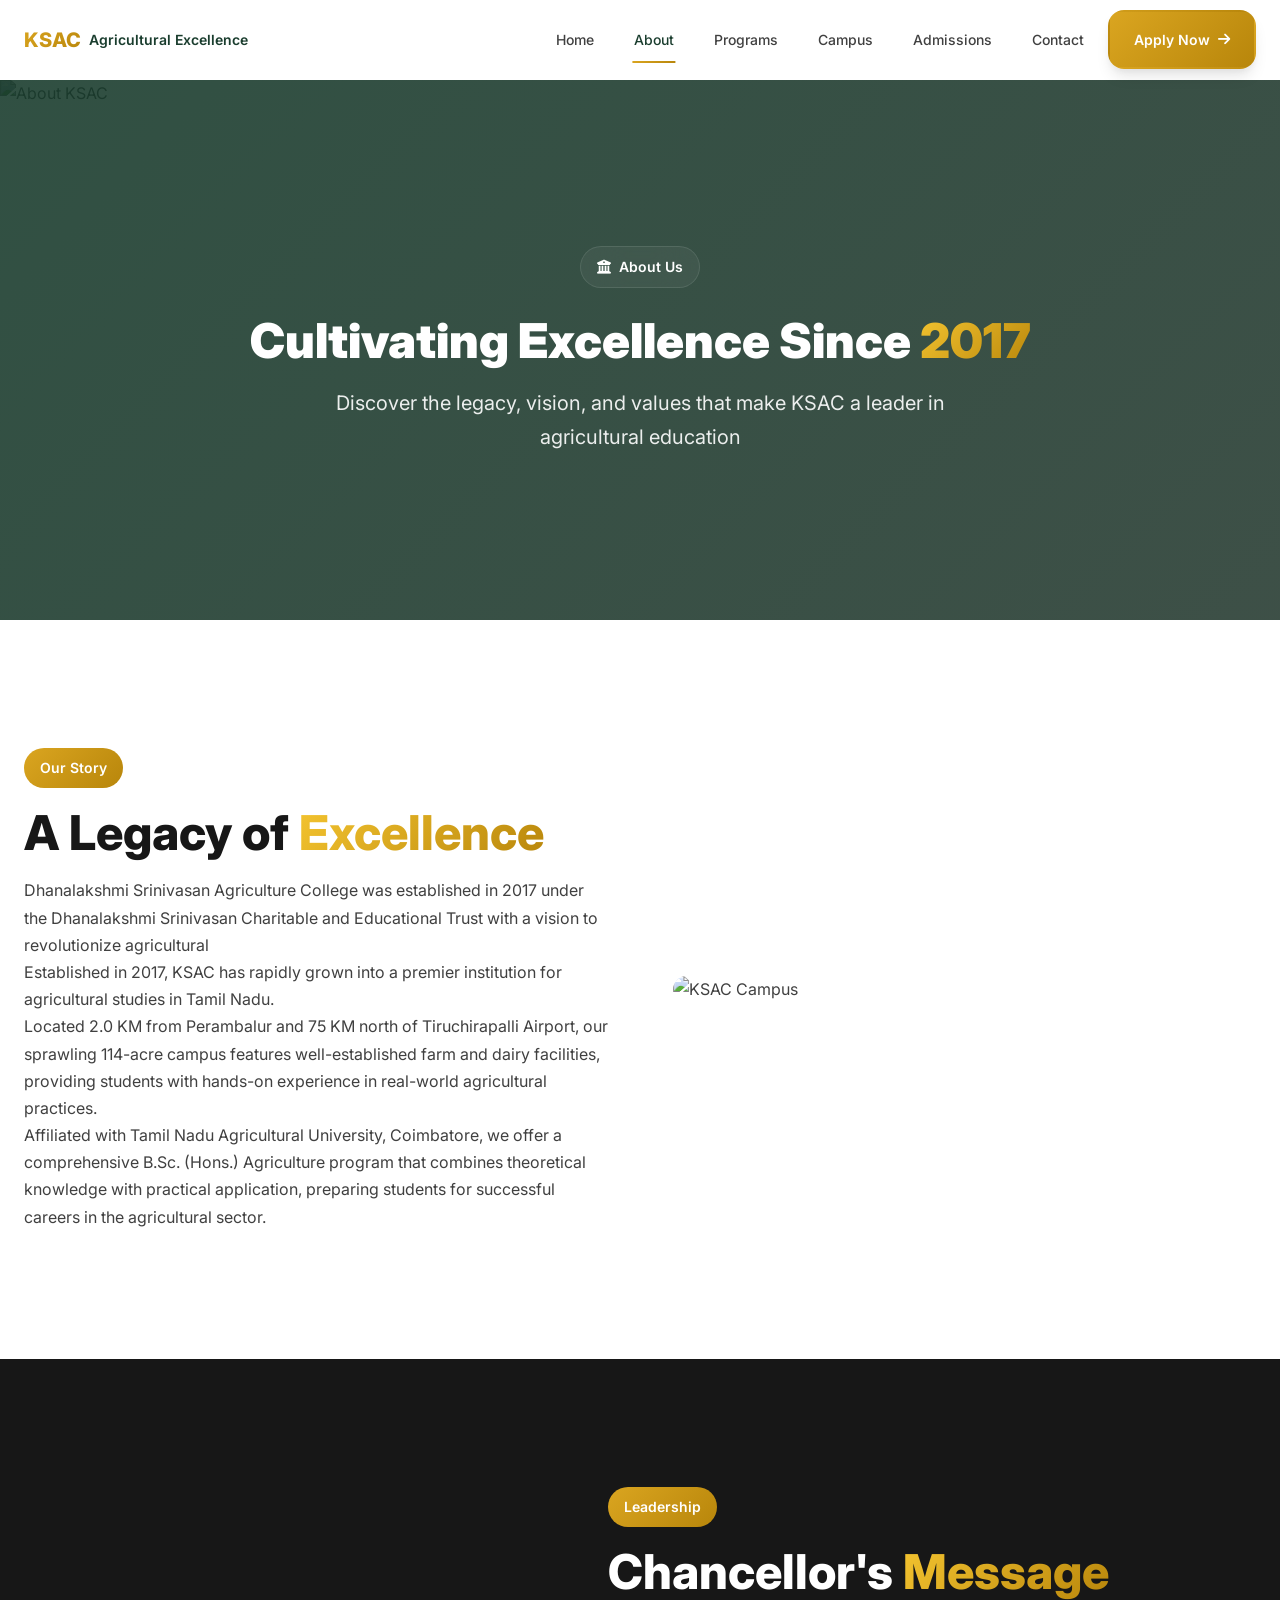
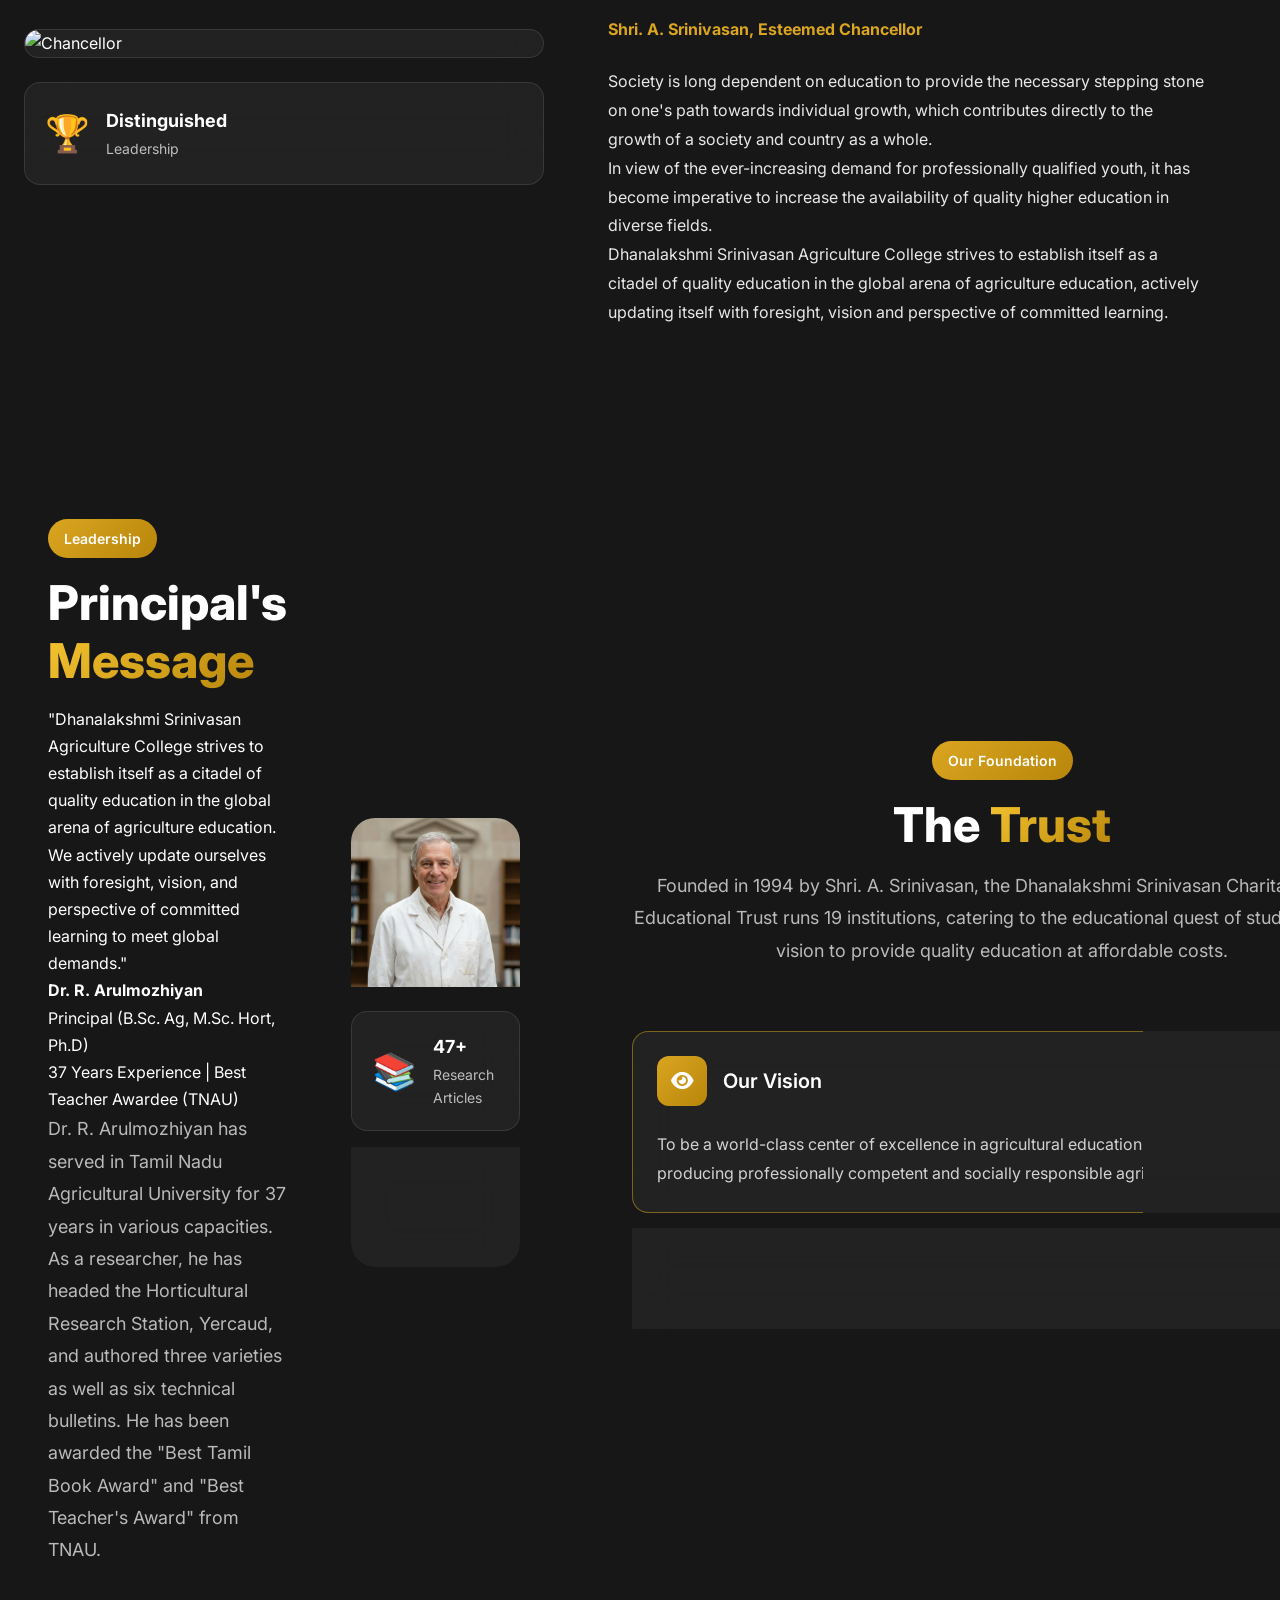
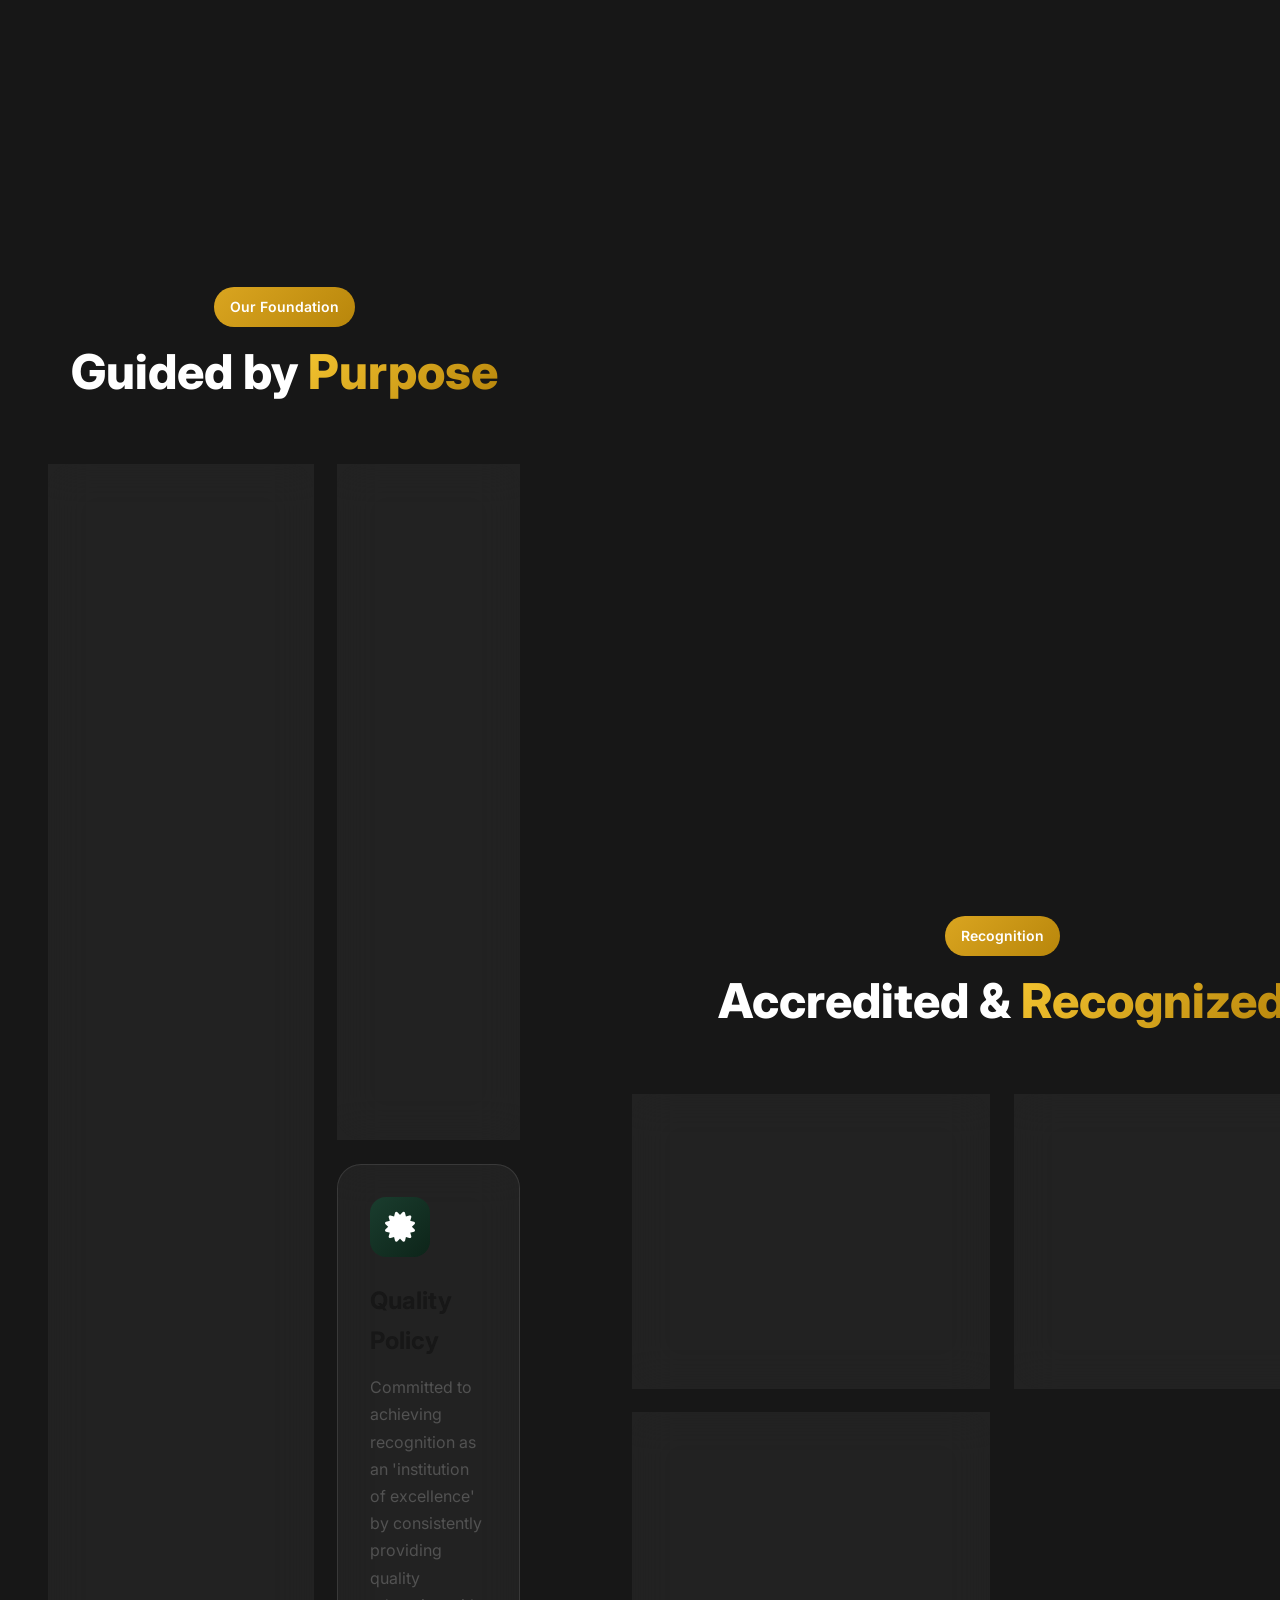
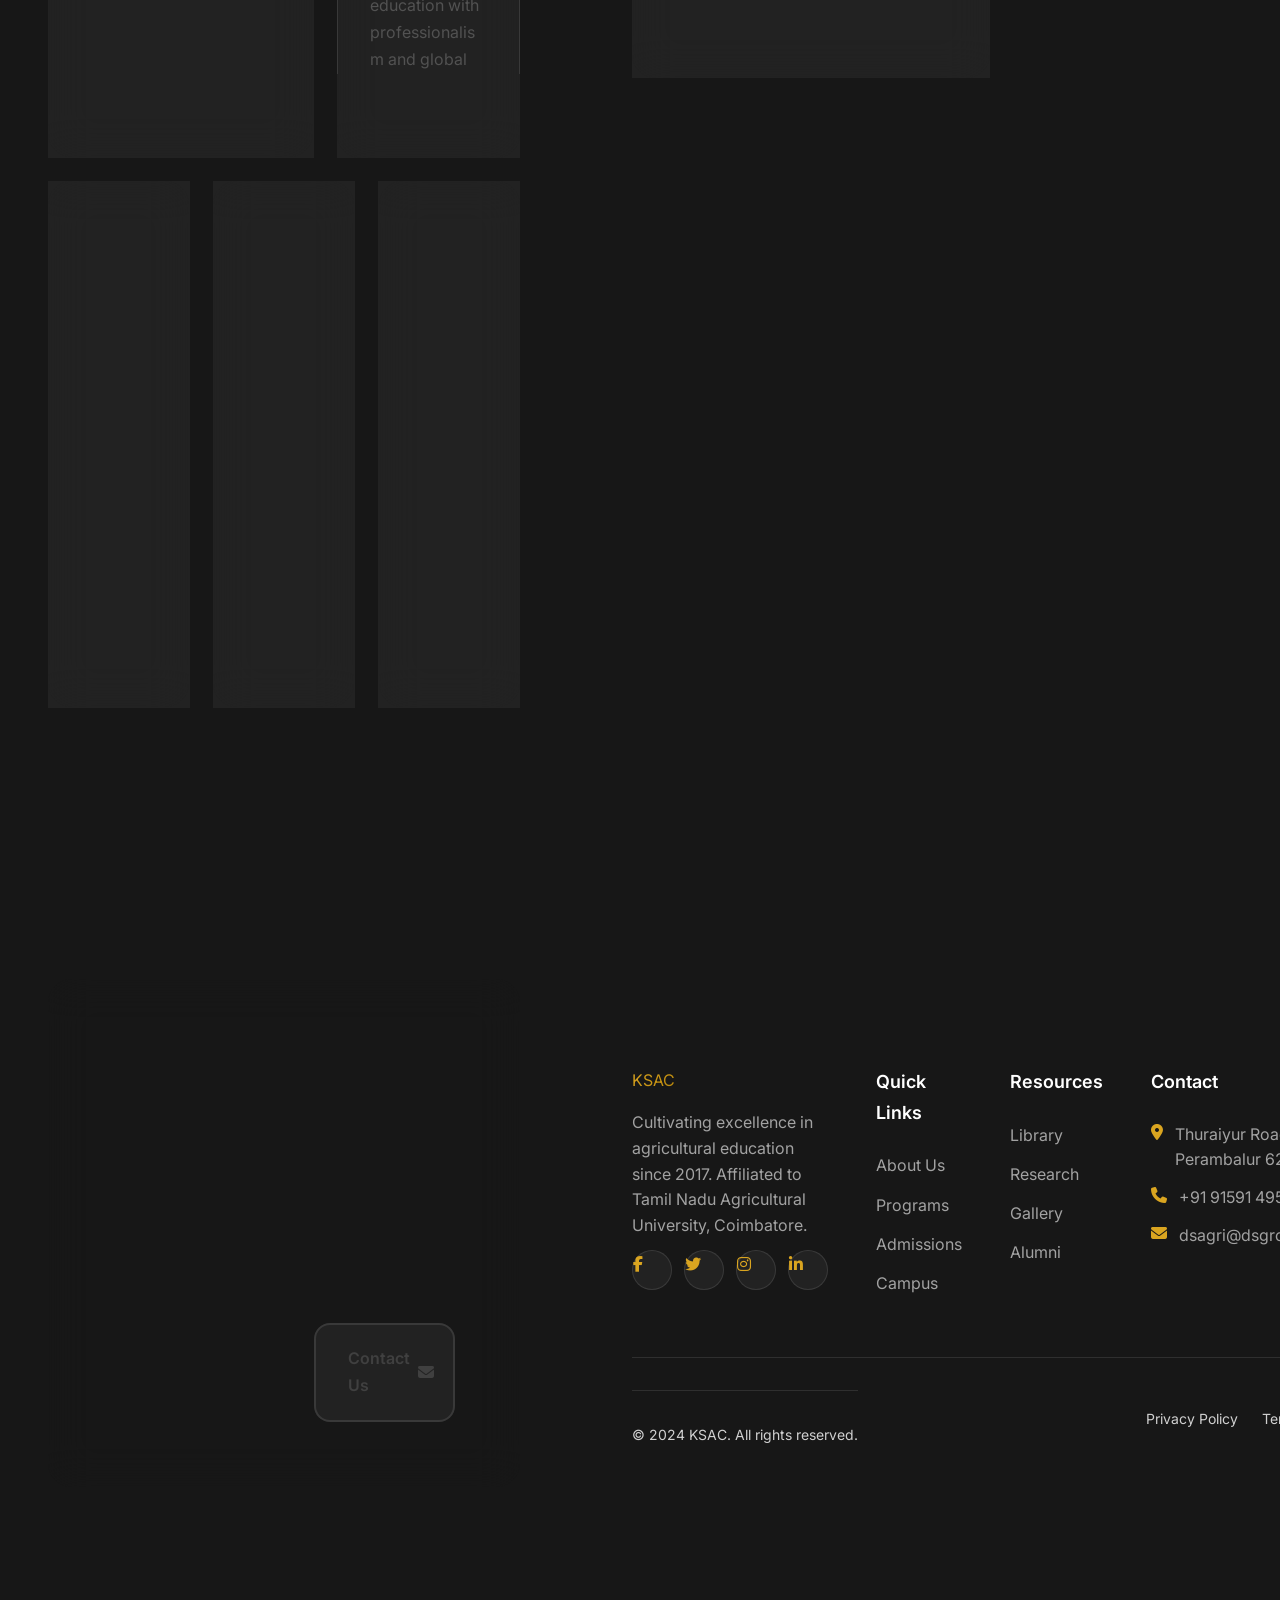
==== about-premium.html @ 66305165 "Billion-dollar KSAC redesign – branding, content, layout fixes" ====
<!DOCTYPE html>
<html lang="en">

<head>
    <meta charset="UTF-8">
    <meta name="viewport" content="width=device-width, initial-scale=1.0">
    <meta name="description"
        content="Learn about KSAC - Excellence in agricultural education since 2017. Our vision, mission, and commitment to sustainable agriculture.">
    <title>About Us - KSAC</title>

    <!-- Premium Fonts -->
    <link rel="preconnect" href="https://fonts.googleapis.com">
    <link rel="preconnect" href="https://fonts.gstatic.com" crossorigin>
    <link
        href="https://fonts.googleapis.com/css2?family=Inter:wght@300;400;500;600;700;800;900&family=JetBrains+Mono:wght@400;600&display=swap"
        rel="stylesheet">

    <!-- Font Awesome -->
    <link rel="stylesheet" href="https://cdnjs.cloudflare.com/ajax/libs/font-awesome/6.4.0/css/all.min.css">

    <!-- Premium CSS -->
    <link rel="stylesheet" href="assets/css/premium.css">
</head>

<body>

    <!-- PREMIUM NAVIGATION -->
    <nav class="nav-premium">
        <div class="nav-container">
            <a href="index-premium.html" class="nav-logo">
                <span class="logo-accent">KSAC</span>
                <span class="logo-text">Agricultural Excellence</span>
            </a>

            <div class="nav-menu" id="navMenu">
                <a href="index-premium.html" class="nav-link">Home</a>
                <a href="about-premium.html" class="nav-link active">About</a>
                <a href="programs-premium.html" class="nav-link">Programs</a>
                <a href="campus-premium.html" class="nav-link">Campus</a>
                <a href="admissions-premium.html" class="nav-link">Admissions</a>
                <a href="contact-premium.html" class="nav-link">Contact</a>
                <a href="admissions-premium.html" class="btn-premium btn-primary">
                    <span>Apply Now</span>
                    <i class="fas fa-arrow-right"></i>
                </a>
            </div>

            <button class="nav-toggle" id="navToggle">
                <span></span>
                <span></span>
                <span></span>
            </button>
        </div>
    </nav>

    <!-- PAGE HERO -->
    <section class="page-hero">
        <div class="page-hero-background">
            <div class="page-hero-gradient"></div>
            <img src="https://dsagri.in/images/dsa-g3.jpg" alt="About KSAC" class="page-hero-image">
        </div>
        <div class="page-hero-content">
            <span class="page-hero-badge">
                <i class="fas fa-university"></i>
                <span>About Us</span>
            </span>
            <h1 class="page-hero-title">Cultivating Excellence Since <span class="gradient-text">2017</span></h1>
            <p class="page-hero-subtitle">Discover the legacy, vision, and values that make KSAC a leader in
                agricultural education</p>
        </div>
    </section>

    <!-- STORY SECTION -->
    <section class="section-premium">
        <div class="container-premium">
            <div class="split-layout">
                <div class="split-content">
                    <span class="section-tag">Our Story</span>
                    <h2 class="section-title">
                        A Legacy of
                        <span class="gradient-text">Excellence</span>
                    </h2>
                    <p>Dhanalakshmi Srinivasan Agriculture College was established in 2017 under the Dhanalakshmi
                        Srinivasan Charitable and Educational Trust with a vision to revolutionize agricultural
                    <p>Established in 2017, KSAC has rapidly grown into a premier institution for agricultural studies
                        in Tamil Nadu.</p>
                    <p>Located 2.0 KM from Perambalur and 75 KM north of Tiruchirapalli Airport, our sprawling 114-acre
                        campus features well-established farm and dairy facilities, providing students with hands-on
                        experience in real-world agricultural practices.</p>
                    <p>Affiliated with Tamil Nadu Agricultural University, Coimbatore, we offer a comprehensive B.Sc.
                        (Hons.) Agriculture program that combines theoretical knowledge with practical application,
                        preparing students for successful careers in the agricultural sector.</p>
                </div>
                <div class="split-visual">
                    <div class="visual-card glass-card">
                        <img src="https://dsagri.in/images/dsa-g1.jpg" alt="KSAC Campus">
                    </div>
                </div>
            </div>
        </div>
    </section>

    <!-- CHANCELLOR MESSAGE -->
    <section class="section-premium section-dark">
        <div class="container-premium">
            <div class="split-layout">
                <div class="split-visual">
                    <div class="visual-card glass-card">
                        <img src="https://dsagri.in/images/dsa-g2.jpg" alt="Chancellor">
                    </div>
                    <div class="floating-stats">
                        <div class="floating-stat">
                            <div class="stat-icon">🏆</div>
                            <div class="stat-text">
                                <div class="stat-value">Distinguished</div>
                                <div class="stat-desc">Leadership</div>
                            </div>
                        </div>
                    </div>
                </div>
                <div class="split-content">
                    <span class="section-tag">Leadership</span>
                    <h2 class="section-title">Chancellor's <span class="gradient-text">Message</span></h2>
                    <h4 style="color: var(--color-accent); margin-bottom: var(--space-6);">Shri. A. Srinivasan, Esteemed
                        Chancellor</h4>
                    <p style="color: rgba(255,255,255,0.9); line-height: 1.8;">Society is long dependent on education to
                        provide the necessary stepping stone on one's path towards individual growth, which contributes
                        directly to the growth of a society and country as a whole.</p>
                    <p style="color: rgba(255,255,255,0.9); line-height: 1.8;">In view of the ever-increasing demand for
                        professionally qualified youth, it has become imperative to increase the availability of quality
                        higher education in diverse fields.</p>
                    <p style="color: rgba(255,255,255,0.9); line-height: 1.8;">Dhanalakshmi Srinivasan Agriculture
                        College strives to establish itself as a citadel of quality education in the global arena of
                        agriculture education, actively updating itself with foresight, vision and perspective of
                        committed learning.</p>
                </div>
                <!-- PRINCIPAL'S MESSAGE -->
                <section class="section-premium">
                    <div class="container-premium">
                        <div class="split-layout">
                            <div class="split-content">
                                <span class="section-tag">Leadership</span>
                                <h2 class="section-title">Principal's <span class="gradient-text">Message</span></h2>
                                <div class="quote-card">
                                    <p>"Dhanalakshmi Srinivasan Agriculture College strives to establish itself as a
                                        citadel of quality education in the global arena of agriculture education. We
                                        actively update ourselves with foresight, vision, and perspective of committed
                                        learning to meet global demands."</p>
                                    <div class="quote-author">
                                        <div class="author-info">
                                            <h4>Dr. R. Arulmozhiyan</h4>
                                            <span>Principal (B.Sc. Ag, M.Sc. Hort, Ph.D)</span>
                                            <p class="author-credential">37 Years Experience | Best Teacher Awardee
                                                (TNAU)</p>
                                        </div>
                                    </div>
                                </div>
                                <p class="section-subtitle">Dr. R. Arulmozhiyan has served in Tamil Nadu Agricultural
                                    University for 37 years in various capacities. As a researcher, he has headed the
                                    Horticultural Research Station, Yercaud, and authored three varieties as well as six
                                    technical bulletins. He has been awarded the "Best Tamil Book Award" and "Best
                                    Teacher's Award" from TNAU.</p>
                            </div>
                            <div class="split-visual">
                                <div class="visual-card">
                                    <img src="assets/images/principal.png" alt="Principal">
                                    <div class="floating-stats">
                                        <div class="floating-stat">
                                            <div class="stat-icon">📚</div>
                                            <div>
                                                <div class="stat-value">47+</div>
                                                <div class="stat-desc">Research Articles</div>
                                            </div>
                                        </div>
                                        <div class="floating-stat">
                                            <div class="stat-icon">🏆</div>
                                            <div>
                                                <div class="stat-value">11</div>
                                                <div class="stat-desc">Funded Schemes</div>
                                            </div>
                                        </div>
                                    </div>
                                </div>
                            </div>
                        </div>
                    </div>
                </section>

                <!-- THE TRUST -->
                <section class="section-premium section-dark">
                    <div class="container-premium">
                        <div class="section-header">
                            <span class="section-tag">Our Foundation</span>
                            <h2 class="section-title">The <span class="gradient-text">Trust</span></h2>
                            <p class="section-subtitle">Founded in 1994 by Shri. A. Srinivasan, the Dhanalakshmi
                                Srinivasan Charitable and Educational Trust runs 19 institutions, catering to the
                                educational quest of students with a vision to provide quality education at affordable
                                costs.</p>
                        </div>

                        <div class="accordion-premium">
                            <div class="accordion-item active">
                                <div class="accordion-header">
                                    <div class="accordion-icon"><i class="fas fa-eye"></i></div>
                                    <h4>Our Vision</h4>
                                    <i class="fas fa-chevron-down accordion-arrow"></i>
                                </div>
                                <div class="accordion-body">
                                    <p>To be a world-class center of excellence in agricultural education, research, and
                                        extension, producing professionally competent and socially responsible
                                        agricultural graduates.</p>
                                </div>
                            </div>

                            <div class="accordion-item">
                                <div class="accordion-header">
                                    <div class="accordion-icon"><i class="fas fa-bullseye"></i></div>
                                    <h4>Our Mission</h4>
                                    <i class="fas fa-chevron-down accordion-arrow"></i>
                                </div>
                                <div class="accordion-body">
                                    <p>To provide quality education in agriculture and allied sciences. To undertake
                                        basic and applied research to address the challenges in agriculture. To
                                        disseminate scientific technologies to the farming community for sustainable
                                        agriculture.</p>
                                </div>
                            </div>
                        </div>
                    </div>
                </section>

                <!-- VISION, MISSION, VALUES (Remaining part) -->
                <section class="section-premium">
                    <div class="container-premium">
                        <div class="section-header">
                            <span class="section-tag">Our Foundation</span>
                            <h2 class="section-title">
                                Guided by
                                <span class="gradient-text">Purpose</span>
                            </h2>
                        </div>

                        <div class="bento-grid">
                            <div class="bento-card bento-large glass-card">
                                <div class="bento-content">
                                    <div class="bento-icon">
                                        <i class="fas fa-eye"></i>
                                    </div>
                                    <h3>Our Vision</h3>
                                    <p>To become a center of excellence in agricultural education, research and
                                        extension activities
                                        to serve the farming community and contribute to sustainable agricultural
                                        development
                                        globally.</p>
                                </div>
                            </div>

                            <div class="bento-card bento-medium glass-card">
                                <div class="bento-icon gradient-icon">
                                    <i class="fas fa-bullseye"></i>
                                </div>
                                <h3>Our Mission</h3>
                                <p>To provide quality education in agriculture and allied sciences with state-of-the-art
                                    facilities,
                                    dedicated faculty, and industry partnerships to create skilled agricultural
                                    professionals.</p>
                            </div>

                            <div class="bento-card bento-medium glass-card">
                                <div class="bento-icon gradient-icon">
                                    <i class="fas fa-certificate"></i>
                                </div>
                                <h3>Quality Policy</h3>
                                <p>Committed to achieving recognition as an 'institution of excellence' by consistently
                                    providing
                                    quality education with professionalism and global outlook.</p>
                            </div>

                            <div class="bento-card bento-small glass-card">
                                <div class="bento-icon gradient-icon">
                                    <i class="fas fa-handshake"></i>
                                </div>
                                <h3>Integrity</h3>
                                <p>Upholding the highest ethical standards in all our endeavors.</p>
                            </div>

                            <div class="bento-card bento-small glass-card">
                                <div class="bento-icon gradient-icon">
                                    <i class="fas fa-lightbulb"></i>
                                </div>
                                <h3>Innovation</h3>
                                <p>Embracing cutting-edge research and sustainable practices.</p>
                            </div>

                            <div class="bento-card bento-small glass-card">
                                <div class="bento-icon gradient-icon">
                                    <i class="fas fa-users"></i>
                                </div>
                                <h3>Community</h3>
                                <p>Serving farming communities with dedication and excellence.</p>
                            </div>
                        </div>
                    </div>
                </section>

                <!-- ACCREDITATION & AFFILIATION -->
                <section class="section-premium section-dark">
                    <div class="container-premium">
                        <div class="section-header">
                            <span class="section-tag">Recognition</span>
                            <h2 class="section-title">
                                Accredited &
                                <span class="gradient-text">Recognized</span>
                            </h2>
                        </div>

                        <div class="stats-grid-custom">
                            <div class="stat-card-custom glass-card">
                                <div class="stat-icon-custom">🎓</div>
                                <h4>Affiliated To</h4>
                                <p>Tamil Nadu Agricultural University, Coimbatore</p>
                            </div>
                            <div class="stat-card-custom glass-card">
                                <div class="stat-icon-custom">✅</div>
                                <h4>Approved By</h4>
                                <p>ICAR (Indian Council of Agricultural Research)</p>
                            </div>
                            <div class="stat-card-custom glass-card">
                                <div class="stat-icon-custom">🏆</div>
                                <h4>Recognized By</h4>
                                <p>Government of Tamil Nadu</p>
                            </div>
                        </div>
                    </div>
                </section>

                <!-- CTA SECTION -->
                <section class="section-premium cta-section">
                    <div class="container-premium">
                        <div class="cta-card glass-card">
                            <div class="cta-content">
                                <h2>Join Our Community</h2>
                                <p>Be part of a legacy that's shaping the future of sustainable agriculture</p>
                                <div class="cta-buttons">
                                    <a href="admissions-premium.html"
                                        class="btn-premium btn-large btn-primary magnetic-btn">
                                        <span>Apply for Admission</span>
                                        <i class="fas fa-arrow-right"></i>
                                    </a>
                                    <a href="contact-premium.html" class="btn-premium btn-large btn-glass magnetic-btn">
                                        <span>Contact Us</span>
                                        <i class="fas fa-envelope"></i>
                                    </a>
                                </div>
                            </div>
                            <div class="cta-visual">
                                <div class="cta-circle"></div>
                            </div>
                        </div>
                    </div>
                </section>

                <!-- FOOTER -->
                <footer class="footer-premium">
                    <div class="container-premium">
                        <div class="footer-grid">
                            <div class="footer-col footer-brand">
                                <div class="footer-logo">
                                    <span class="logo-accent">KSAC</span>
                                </div>
                                <p>Cultivating excellence in agricultural education since 2017. Affiliated to Tamil Nadu
                                    Agricultural University, Coimbatore.</p>
                                <div class="social-links">
                                    <a href="#" class="social-link"><i class="fab fa-facebook-f"></i></a>
                                    <a href="#" class="social-link"><i class="fab fa-twitter"></i></a>
                                    <a href="#" class="social-link"><i class="fab fa-instagram"></i></a>
                                    <a href="#" class="social-link"><i class="fab fa-linkedin-in"></i></a>
                                </div>
                            </div>

                            <div class="footer-col">
                                <h4>Quick Links</h4>
                                <a href="about-premium.html">About Us</a>
                                <a href="programs-premium.html">Programs</a>
                                <a href="admissions-premium.html">Admissions</a>
                                <a href="campus-premium.html">Campus</a>
                            </div>

                            <div class="footer-col">
                                <h4>Resources</h4>
                                <a href="#">Library</a>
                                <a href="#">Research</a>
                                <a href="gallery-premium.html">Gallery</a>
                                <a href="#">Alumni</a>
                            </div>

                            <div class="footer-col">
                                <h4>Contact</h4>
                                <p><i class="fas fa-map-marker-alt"></i> Thuraiyur Road, Perambalur 621 212</p>
                                <p><i class="fas fa-phone"></i> +91 91591 49554</p>
                                <p><i class="fas fa-envelope"></i> dsagri@dsgroupmail.com</p>
                            </div>
                        </div>

                        <div class="footer-bottom">
                            <div class="footer-bottom">
                                <p>&copy; 2024 KSAC. All rights reserved.</p>
                            </div>
                            <div class="footer-links">
                                <a href="#">Privacy Policy</a>
                                <a href="#">Terms of Service</a>
                            </div>
                        </div>
                    </div>
                </footer>

                <!-- Premium JavaScript -->
                <script src="assets/js/premium.js"></script>
</body>

</html>
---- assets/css/premium.css ----
/* ========================================
   BILLION-DOLLAR PREMIUM DESIGN SYSTEM
   ======================================== */

/* ========== PREMIUM VARIABLES ========== */
:root {
  /* Premium Colors */
  --color-primary: #1a3d2e;
  --color-primary-light: #2d5a47;
  --color-primary-dark: #0d2419;
  --color-accent: #daa520;
  --color-accent-light: #f4c430;
  --color-accent-dark: #b8860b;

  /* Neutrals - Ultra Premium */
  --color-white: #ffffff;
  --color-black: #0a0a0a;
  --color-gray-50: #fafafa;
  --color-gray-100: #f5f5f5;
  --color-gray-200: #e5e5e5;
  --color-gray-300: #d4d4d4;
  --color-gray-400: #a3a3a3;
  --color-gray-500: #737373;
  --color-gray-600: #525252;
  --color-gray-700: #404040;
  --color-gray-800: #262626;
  --color-gray-900: #171717;

  /* Gradients - Premium */
  --gradient-primary: linear-gradient(135deg, var(--color-primary) 0%, var(--color-primary-dark) 100%);
  --gradient-accent: linear-gradient(135deg, var(--color-accent) 0%, var(--color-accent-dark) 100%);
  --gradient-mesh: radial-gradient(at 0% 0%, hsla(165, 53%, 29%, 0.3) 0px, transparent 50%),
    radial-gradient(at 100% 100%, hsla(45, 74%, 55%, 0.2) 0px, transparent 50%);
  --gradient-text: linear-gradient(135deg, var(--color-accent-light), var(--color-accent-dark));

  /* Glass Effect */
  --glass-bg: rgba(255, 255, 255, 0.05);
  --glass-border: rgba(255, 255, 255, 0.1);
  --glass-blur: 20px;

  /* Shadows - Professional */
  --shadow-sm: 0 1px 2px 0 rgba(0, 0, 0, 0.05);
  --shadow-md: 0 4px 6px -1px rgba(0, 0, 0, 0.1), 0 2px 4px -1px rgba(0, 0, 0, 0.06);
  --shadow-lg: 0 10px 15px -3px rgba(0, 0, 0, 0.1), 0 4px 6px -2px rgba(0, 0, 0, 0.05);
  --shadow-xl: 0 20px 25px -5px rgba(0, 0, 0, 0.1), 0 10px 10px -5px rgba(0, 0, 0, 0.04);
  --shadow-2xl: 0 25px 50px -12px rgba(0, 0, 0, 0.25);
  --shadow-glow: 0 0 30px rgba(218, 165, 32, 0.3);

  /* Typography - Premium */
  --font-primary: 'Inter', -apple-system, BlinkMacSystemFont, 'Segoe UI', sans-serif;
  --font-mono: 'JetBrains Mono', monospace;

  /* Font Sizes - Refined Scale */
  --text-xs: 0.75rem;
  --text-sm: 0.875rem;
  --text-base: 1rem;
  --text-lg: 1.125rem;
  --text-xl: 1.25rem;
  --text-2xl: 1.5rem;
  --text-3xl: 1.875rem;
  --text-4xl: 2.25rem;
  --text-5xl: 3rem;
  --text-6xl: 3.75rem;
  --text-7xl: 4.5rem;
  --text-8xl: 6rem;

  /* Spacing - Perfect Scale */
  --space-1: 0.25rem;
  --space-2: 0.5rem;
  --space-3: 0.75rem;
  --space-4: 1rem;
  --space-5: 1.25rem;
  --space-6: 1.5rem;
  --space-8: 2rem;
  --space-10: 2.5rem;
  --space-12: 3rem;
  --space-16: 4rem;
  --space-20: 5rem;
  --space-24: 6rem;
  --space-32: 8rem;

  /* Border Radius */
  --radius-sm: 0.375rem;
  --radius-md: 0.5rem;
  --radius-lg: 0.75rem;
  --radius-xl: 1rem;
  --radius-2xl: 1.5rem;
  --radius-full: 9999px;

  /* Transitions */
  --transition-fast: 150ms cubic-bezier(0.4, 0, 0.2, 1);
  --transition-base: 300ms cubic-bezier(0.4, 0, 0.2, 1);
  --transition-slow: 500ms cubic-bezier(0.4, 0, 0.2, 1);
  --transition-smooth: 700ms cubic-bezier(0.22, 1, 0.36, 1);

  /* Layout */
  --container-max: 1400px;
  --nav-height: 80px;
}

/* ========== PREMIUM RESET ========== */
*,
*::before,
*::after {
  box-sizing: border-box;
  margin: 0;
  padding: 0;
}

html {
  scroll-behavior: smooth;
  -webkit-font-smoothing: antialiased;
  -moz-osx-font-smoothing: grayscale;
  text-rendering: optimizeLegibility;
}

body {
  font-family: var(--font-primary);
  font-size: var(--text-base);
  line-height: 1.7;
  color: var(--color-gray-700);
  background: var(--color-white);
  overflow-x: hidden;
}

img {
  max-width: 100%;
  height: auto;
  display: block;
}

a {
  text-decoration: none;
  color: inherit;
}

button {
  font-family: inherit;
  cursor: pointer;
  border: none;
  background: none;
}

/* ========== PREMIUM NAVIGATION ========== */
.nav-premium {
  position: fixed;
  top: 0;
  left: 0;
  right: 0;
  height: var(--nav-height);
  background: rgba(255, 255, 255, 0.8);
  backdrop-filter: blur(var(--glass-blur));
  -webkit-backdrop-filter: blur(var(--glass-blur));
  border-bottom: 1px solid var(--glass-border);
  z-index: 1000;
  transition: all var(--transition-base);
}

.nav-premium.scrolled {
  background: rgba(255, 255, 255, 0.95);
  box-shadow: var(--shadow-lg);
}

.nav-container {
  max-width: var(--container-max);
  margin: 0 auto;
  padding: 0 var(--space-6);
  height: 100%;
  display: flex;
  align-items: center;
  justify-content: space-between;
}

.nav-logo {
  display: flex;
  align-items: center;
  gap: var(--space-2);
  font-weight: 800;
  font-size: var(--text-xl);
  transition: transform var(--transition-base);
}

.nav-logo:hover {
  transform: translateY(-2px);
}

.logo-accent {
  background: var(--gradient-accent);
  -webkit-background-clip: text;
  background-clip: text;
  -webkit-text-fill-color: transparent;
}

.logo-text {
  color: var(--color-primary);
  font-weight: 600;
  font-size: var(--text-sm);
}

.nav-menu {
  display: flex;
  align-items: center;
  gap: var(--space-2);
}

.nav-link {
  padding: var(--space-3) var(--space-4);
  font-weight: 500;
  font-size: var(--text-sm);
  color: var(--color-gray-700);
  border-radius: var(--radius-md);
  transition: all var(--transition-base);
  position: relative;
}

.nav-link::after {
  content: '';
  position: absolute;
  bottom: 0;
  left: 50%;
  width: 0;
  height: 2px;
  background: var(--gradient-accent);
  transform: translateX(-50%);
  transition: width var(--transition-base);
}

.nav-link:hover,
.nav-link.active {
  color: var(--color-primary);
}

.nav-link:hover::after,
.nav-link.active::after {
  width: 60%;
}

.nav-toggle {
  display: none;
  flex-direction: column;
  gap: 5px;
  padding: var(--space-2);
}

.nav-toggle span {
  width: 24px;
  height: 2px;
  background: var(--color-primary);
  border-radius: var(--radius-full);
  transition: all var(--transition-base);
}

/* ========== PREMIUM BUTTONS ========== */
.btn-premium {
  display: inline-flex;
  align-items: center;
  gap: var(--space-2);
  padding: var(--space-4) var(--space-6);
  font-weight: 600;
  font-size: var(--text-sm);
  border-radius: var(--radius-xl);
  transition: all var(--transition-smooth);
  position: relative;
  overflow: hidden;
  border: 2px solid transparent;
}

.btn-premium.btn-large {
  padding: var(--space-5) var(--space-8);
  font-size: var(--text-base);
}

.btn-premium.btn-primary {
  background: var(--gradient-accent);
  color: var(--color-white);
  box-shadow: var(--shadow-lg);
}

.btn-premium.btn-primary::before {
  content: '';
  position: absolute;
  top: 0;
  left: -100%;
  width: 100%;
  height: 100%;
  background: linear-gradient(90deg, transparent, rgba(255, 255, 255, 0.3), transparent);
  transition: left var(--transition-slow);
}

.btn-premium.btn-primary:hover::before {
  left: 100%;
}

.btn-premium.btn-primary:hover {
  transform: translateY(-2px);
  box-shadow: var(--shadow-2xl), var(--shadow-glow);
}

.btn-premium.btn-glass {
  background: var(--glass-bg);
  backdrop-filter: blur(var(--glass-blur));
  -webkit-backdrop-filter: blur(var(--glass-blur));
  border-color: var(--glass-border);
  color: var(--color-gray-700);
}

.btn-premium.btn-glass:hover {
  background: rgba(255, 255, 255, 0.1);
  border-color: var(--color-accent-light);
  transform: translateY(-2px);
  box-shadow: var(--shadow-xl);
}

.btn-link {
  display: inline-flex;
  align-items: center;
  gap: var(--space-2);
  color: var(--color-accent);
  font-weight: 600;
  font-size: var(--text-sm);
  transition: all var(--transition-base);
}

.btn-link:hover {
  gap: var(--space-3);
}

/* Magnetic Button Effect */
.magnetic-btn {
  cursor: pointer;
}

/* ========== HERO SECTION - ULTRA PREMIUM ========== */
.hero-premium {
  position: relative;
  min-height: 100vh;
  display: flex;
  align-items: center;
  justify-content: center;
  overflow: hidden;
  padding-top: var(--nav-height);
}

.hero-background {
  position: absolute;
  top: 0;
  left: 0;
  width: 100%;
  height: 100%;
  z-index: 1;
}

.hero-image {
  width: 100%;
  height: 100%;
  object-fit: cover;
  filter: brightness(0.7);
}

.hero-gradient {
  position: absolute;
  top: 0;
  left: 0;
  width: 100%;
  height: 100%;
  background: linear-gradient(135deg,
      rgba(26, 61, 46, 0.95) 0%,
      rgba(13, 36, 25, 0.85) 100%);
  z-index: 2;
}

.hero-content {
  position: relative;
  z-index: 3;
  max-width: 1000px;
  margin: 0 auto;
  padding: 0 var(--space-6);
  text-align: center;
  color: var(--color-white);
}

.hero-badge {
  display: inline-flex;
  align-items: center;
  gap: var(--space-2);
  padding: var(--space-3) var(--space-6);
  background: var(--glass-bg);
  backdrop-filter: blur(var(--glass-blur));
  border-radius: var(--radius-full);
  border: 1px solid var(--glass-border);
  font-size: var(--text-sm);
  font-weight: 500;
  margin-bottom: var(--space-8);
  animation: fadeInUp 0.8s ease-out;
}

.badge-icon {
  font-size: var(--text-xl);
}

.hero-title {
  font-size: var(--text-7xl);
  font-weight: 900;
  line-height: 1.1;
  margin-bottom: var(--space-6);
  letter-spacing: -0.02em;
}

.title-line {
  display: block;
  animation: fadeInUp 1s ease-out;
}

.title-line:nth-child(2) {
  animation-delay: 0.2s;
}

.gradient-text {
  background: var(--gradient-text);
  -webkit-background-clip: text;
  background-clip: text;
  -webkit-text-fill-color: transparent;
}

.hero-subtitle {
  font-size: var(--text-xl);
  line-height: 1.8;
  color: rgba(255, 255, 255, 0.9);
  max-width: 700px;
  margin: 0 auto var(--space-10);
  animation: fadeInUp 1.2s ease-out;
}

.hero-cta {
  display: flex;
  gap: var(--space-4);
  justify-content: center;
  margin-bottom: var(--space-16);
  animation: fadeInUp 1.4s ease-out;
}

.hero-stats {
  display: flex;
  justify-content: center;
  align-items: center;
  gap: var(--space-6);
  padding: var(--space-8);
  background: var(--glass-bg);
  backdrop-filter: blur(var(--glass-blur));
  border-radius: var(--radius-2xl);
  border: 1px solid var(--glass-border);
  animation: fadeInUp 1.6s ease-out;
}

.stat-item {
  text-align: center;
}

.stat-number {
  font-size: var(--text-4xl);
  font-weight: 800;
  background: var(--gradient-text);
  -webkit-background-clip: text;
  background-clip: text;
  -webkit-text-fill-color: transparent;
  display: block;
  margin-bottom: var(--space-1);
}

.stat-label {
  font-size: var(--text-sm);
  color: rgba(255, 255, 255, 0.7);
  font-weight: 500;
}

.stat-divider {
  width: 1px;
  height: 40px;
  background: var(--glass-border);
}

.scroll-indicator {
  position: absolute;
  bottom: var(--space-8);
  left: 50%;
  transform: translateX(-50%);
  display: flex;
  flex-direction: column;
  align-items: center;
  gap: var(--space-2);
  color: rgba(255, 255, 255, 0.7);
  font-size: var(--text-sm);
  z-index: 3;
  animation: bounce 2s infinite;
}

.scroll-line {
  width: 2px;
  height: 40px;
  background: linear-gradient(to bottom, transparent, var(--color-accent));
}

/* ========== SECTIONS ========== */
.section-premium {
  padding: var(--space-32) 0;
  position: relative;
}

.section-dark {
  background: var(--color-gray-900);
  color: var(--color-white);
}

.container-premium {
  max-width: var(--container-max);
  margin: 0 auto;
  padding: 0 var(--space-6);
}

.section-header {
  text-align: center;
  max-width: 800px;
  margin: 0 auto var(--space-16);
}

.section-tag {
  display: inline-block;
  padding: var(--space-2) var(--space-4);
  background: var(--gradient-accent);
  color: var(--color-white);
  font-size: var(--text-sm);
  font-weight: 600;
  border-radius: var(--radius-full);
  margin-bottom: var(--space-4);
}

.section-title {
  font-size: var(--text-5xl);
  font-weight: 800;
  line-height: 1.2;
  color: var(--color-gray-900);
  margin-bottom: var(--space-4);
}

.section-dark .section-title {
  color: var(--color-white);
}

.section-subtitle {
  font-size: var(--text-lg);
  color: var(--color-gray-600);
  line-height: 1.8;
}

.section-dark .section-subtitle {
  color: rgba(255, 255, 255, 0.7);
}

/* ========== GLASS CARDS ========== */
.glass-card {
  background: var(--glass-bg);
  backdrop-filter: blur(var(--glass-blur));
  -webkit-backdrop-filter: blur(var(--glass-blur));
  border: 1px solid var(--glass-border);
  border-radius: var(--radius-2xl);
  transition: all var(--transition-smooth);
}

.glass-card:hover {
  transform: translateY(-4px);
  box-shadow: var(--shadow-2xl);
  border-color: rgba(218, 165, 32, 0.3);
}

/* ========== BENTO GRID ========== */
.bento-grid {
  display: grid;
  grid-template-columns: repeat(12, 1fr);
  gap: var(--space-6);
}

.bento-card {
  padding: var(--space-8);
  position: relative;
  overflow: visible;
}

.bento-large {
  grid-column: span 7;
  grid-row: span 2;
  display: grid;
  grid-template-columns: 1fr 1fr;
  gap: var(--space-8);
  align-items: center;
}

.bento-medium {
  grid-column: span 5;
}

.bento-small {
  grid-column: span 4;
}

.bento-quarter {
  grid-column: span 3;
}

.bento-icon {
  width: 60px;
  height: 60px;
  background: var(--gradient-accent);
  border-radius: var(--radius-xl);
  display: flex;
  align-items: center;
  justify-content: center;
  font-size: var(--text-3xl);
  color: var(--color-white);
  margin-bottom: var(--space-6);
  transition: all var(--transition-base);
}

.bento-card:hover .bento-icon {
  transform: rotate(360deg) scale(1.1);
}

.gradient-icon {
  background: var(--gradient-primary);
}

.bento-card h3 {
  font-size: var(--text-2xl);
  font-weight: 700;
  color: var(--color-gray-900);
  margin-bottom: var(--space-3);
  word-wrap: break-word;
}

.bento-card p {
  color: var(--color-gray-600);
  line-height: 1.7;
  margin-bottom: var(--space-6);
  word-wrap: break-word;
  overflow-wrap: break-word;
}

.card-badge {
  position: absolute;
  top: var(--space-4);
  right: var(--space-4);
  padding: var(--space-2) var(--space-4);
  background: var(--gradient-accent);
  color: var(--color-white);
  font-size: var(--text-xs);
  font-weight: 700;
  border-radius: var(--radius-full);
  text-transform: uppercase;
}

.stat-ring {
  position: relative;
  width: 200px;
  height: 200px;
}

.stat-ring svg {
  width: 100%;
  height: 100%;
  transform: rotate(-90deg);
}

.stat-ring circle {
  fill: none;
  stroke: var(--glass-border);
  stroke-width: 8;
}

.stat-ring circle.progress {
  stroke: var(--color-accent);
  stroke-dasharray: 283;
  stroke-dashoffset: 50;
}

.ring-content {
  position: absolute;
  top: 50%;
  left: 50%;
  transform: translate(-50%, -50%);
  text-align: center;
}

.ring-number {
  font-size: var(--text-5xl);
  font-weight: 800;
  background: var(--gradient-text);
  -webkit-background-clip: text;
  background-clip: text;
  -webkit-text-fill-color: transparent;
  display: block;
}

.ring-label {
  font-size: var(--text-sm);
  color: var(--color-gray-600);
  font-weight: 600;
}

.progress-bar {
  width: 100%;
  height: 8px;
  background: var(--glass-border);
  border-radius: var(--radius-full);
  overflow: hidden;
  margin-top: var(--space-4);
}

.progress-fill {
  height: 100%;
  background: var(--gradient-accent);
  border-radius: var(--radius-full);
  animation: fillProgress 2s ease-out;
}

/* ========== ANIMATIONS ========== */
@keyframes fadeInUp {
  from {
    opacity: 0;
    transform: translateY(30px);
  }

  to {
    opacity: 1;
    transform: translateY(0);
  }
}

@keyframes bounce {

  0%,
  100% {
    transform: translateX(-50%) translateY(0);
  }

  50% {
    transform: translateX(-50%) translateY(-10px);
  }
}

@keyframes fillProgress {
  from {
    width: 0;
  }
}

/* Continue in next part... */
/* ========== SPLIT LAYOUT ========== */
.split-layout {
  display: grid;
  grid-template-columns: 1fr 1fr;
  gap: var(--space-16);
  align-items: center;
}

.split-content {
  max-width: 600px;
}

/* ========== ACCORDION PREMIUM ========== */
.accordion-premium {
  margin-top: var(--space-8);
}

.accordion-item {
  background: var(--glass-bg);
  backdrop-filter: blur(var(--glass-blur));
  border: 1px solid var(--glass-border);
  border-radius: var(--radius-xl);
  margin-bottom: var(--space-4);
  overflow: hidden;
  transition: all var(--transition-base);
}

.accordion-item.active {
  border-color: rgba(218, 165, 32, 0.5);
}

.accordion-header {
  display: flex;
  align-items: center;
  gap: var(--space-4);
  padding: var(--space-6);
  cursor: pointer;
  transition: all var(--transition-base);
}

.accordion-header:hover {
  background: rgba(255, 255, 255, 0.05);
}

.accordion-icon {
  width: 50px;
  height: 50px;
  background: var(--gradient-accent);
  border-radius: var(--radius-lg);
  display: flex;
  align-items: center;
  justify-content: center;
  color: var(--color-white);
  font-size: var(--text-xl);
  flex-shrink: 0;
}

.accordion-header h4 {
  flex: 1;
  font-size: var(--text-xl);
  font-weight: 600;
  color: var(--color-white);
  margin: 0;
}

.accordion-arrow {
  color: var(--color-accent);
  transition: transform var(--transition-base);
}

.accordion-item.active .accordion-arrow {
  transform: rotate(180deg);
}

.accordion-body {
  max-height: 0;
  overflow: hidden;
  transition: max-height var(--transition-smooth);
}

.accordion-item.active .accordion-body {
  max-height: 500px;
}

.accordion-body p {
  padding: 0 var(--space-6) var(--space-6);
  color: rgba(255, 255, 255, 0.8);
  line-height: 1.8;
}

/* ========== SPLIT VISUAL ========== */
.split-visual {
  position: relative;
}

.visual-card {
  border-radius: var(--radius-2xl);
  overflow: hidden;
  position: relative;
}

.visual-card img {
  width: 100%;
  height: auto;
  display: block;
}

.visual-overlay {
  position: absolute;
  top: 0;
  left: 0;
  width: 100%;
  height: 100%;
  background: linear-gradient(to top, rgba(0, 0, 0, 0.5), transparent);
  display: flex;
  align-items: center;
  justify-content: center;
  opacity: 0;
  transition: opacity var(--transition-base);
}

.visual-card:hover .visual-overlay {
  opacity: 1;
}

.play-button {
  width: 80px;
  height: 80px;
  background: var(--gradient-accent);
  border-radius: 50%;
  display: flex;
  align-items: center;
  justify-content: center;
  color: var(--color-white);
  font-size: var(--text-3xl);
  cursor: pointer;
  transition: all var(--transition-base);
}

.play-button:hover {
  transform: scale(1.1);
}

.floating-stats {
  position: relative;
  margin-top: var(--space-6);
  display: flex;
  flex-direction: column;
  gap: var(--space-4);
}


.floating-stat {
  display: flex;
  align-items: center;
  gap: var(--space-4);
  padding: var(--space-5);
  background: var(--glass-bg);
  backdrop-filter: blur(var(--glass-blur));
  border: 1px solid var(--glass-border);
  border-radius: var(--radius-xl);
  animation: float 3s ease-in-out infinite;
}

.floating-stat:nth-child(2) {
  animation-delay: 0.5s;
}

.stat-icon {
  font-size: var(--text-4xl);
}

.stat-value {
  font-weight: 700;
  color: var(--color-white);
  font-size: var(--text-lg);
}

.stat-desc {
  font-size: var(--text-sm);
  color: rgba(255, 255, 255, 0.7);
}

@keyframes float {

  0%,
  100% {
    transform: translateY(0);
  }

  50% {
    transform: translateY(-10px);
  }
}

/* ========== GALLERY MASONRY ========== */
.gallery-masonry {
  display: grid;
  grid-template-columns: repeat(auto-fit, minmax(350px, 1fr));
  gap: var(--space-6);
}

.gallery-item {
  position: relative;
  overflow: hidden;
  border-radius: var(--radius-2xl);
  cursor: pointer;
}

.gallery-item img {
  width: 100%;
  height: 100%;
  object-fit: cover;
  transition: transform var(--transition-smooth);
}

.gallery-item:hover img {
  transform: scale(1.1);
}

.gallery-overlay {
  position: absolute;
  bottom: 0;
  left: 0;
  width: 100%;
  padding: var(--space-6);
  background: linear-gradient(to top, rgba(0, 0, 0, 0.8), transparent);
  color: var(--color-white);
  transform: translateY(100%);
  transition: transform var(--transition-base);
  display: flex;
  justify-content: space-between;
  align-items: center;
}

.gallery-item:hover .gallery-overlay {
  transform: translateY(0);
}

.gallery-overlay h4 {
  font-size: var(--text-xl);
  font-weight: 600;
  margin: 0;
}

/* ========== CTA SECTION ========== */
.cta-section {
  padding: var(--space-20) 0;
}

.cta-card {
  padding: var(--space-16);
  background: var(--gradient-primary);
  position: relative;
  overflow: hidden;
}

.cta-content {
  position: relative;
  z-index: 2;
  max-width: 700px;
}

.cta-content h2 {
  font-size: var(--text-5xl);
  font-weight: 800;
  color: var(--color-white);
  margin-bottom: var(--space-4);
}

.cta-content p {
  font-size: var(--text-xl);
  color: rgba(255, 255, 255, 0.9);
  margin-bottom: var(--space-8);
}

.cta-buttons {
  display: flex;
  gap: var(--space-4);
}

.cta-visual {
  position: absolute;
  top: 50%;
  right: 10%;
  transform: translateY(-50%);
  z-index: 1;
}

.cta-circle {
  width: 400px;
  height: 400px;
  background: radial-gradient(circle, rgba(218, 165, 32, 0.2) 0%, transparent 70%);
  border-radius: 50%;
  animation: pulse 4s ease-in-out infinite;
}

@keyframes pulse {

  0%,
  100% {
    transform: scale(1);
    opacity: 0.3;
  }

  50% {
    transform: scale(1.1);
    opacity: 0.6;
  }
}

/* ========== FOOTER PREMIUM ========== */
.footer-premium {
  background: var(--color-gray-900);
  color: rgba(255, 255, 255, 0.8);
  padding: var(--space-20) 0 var(--space-8);
}

.footer-grid {
  display: grid;
  grid-template-columns: 2fr 1fr 1fr 1.5fr;
  gap: var(--space-12);
  margin-bottom: var(--space-12);
}

.footer-brand p {
  color: rgba(255, 255, 255, 0.6);
  line-height: 1.8;
  margin: var(--space-4) 0 var(--space-6);
}

.footer-logo {
  margin-bottom: var(--space-4);
}

.social-links {
  display: flex;
  gap: var(--space-3);
}

.social-link {
  width: 40px;
  height: 40px;
  background: var(--glass-bg);
  border: 1px solid var(--glass-border);
  border-radius: 50%;
  display: flex;
  align-items: center;
  justify-content: center;
  color: var(--color-white);
  transition: all var(--transition-base);
}

.social-link:hover {
  background: var(--gradient-accent);
  border-color: var(--color-accent);
  transform: translateY(-3px);
}

.footer-col h4 {
  font-size: var(--text-lg);
  font-weight: 600;
  color: var(--color-white);
  margin-bottom: var(--space-6);
}

.footer-col a {
  display: block;
  color: rgba(255, 255, 255, 0.6);
  margin-bottom: var(--space-3);
  transition: all var(--transition-base);
}

.footer-col a:hover {
  color: var(--color-accent);
  padding-left: var(--space-2);
}

.footer-col p {
  display: flex;
  align-items: flex-start;
  gap: var(--space-3);
  color: rgba(255, 255, 255, 0.6);
  margin-bottom: var(--space-3);
  line-height: 1.6;
}

.footer-col i {
  color: var(--color-accent);
  flex-shrink: 0;
  margin-top: 2px;
}

.footer-bottom {
  display: flex;
  justify-content: space-between;
  align-items: center;
  padding-top: var(--space-8);
  border-top: 1px solid rgba(255, 255, 255, 0.1);
  font-size: var(--text-sm);
}

.footer-links {
  display: flex;
  gap: var(--space-6);
}

.footer-links a:hover {
  color: var(--color-accent);
}

/* ========== RESPONSIVE ========== */
@media (max-width: 1200px) {
  .bento-large {
    grid-column: span 12;
  }

  .bento-medium {
    grid-column: span 6;
  }

  .bento-small {
    grid-column: span 4;
  }
}

@media (max-width: 768px) {
  .nav-toggle {
    display: flex;
  }

  .nav-menu {
    position: fixed;
    top: var(--nav-height);
    left: -100%;
    width: 100%;
    height: calc(100vh - var(--nav-height));
    background: rgba(255, 255, 255, 0.98);
    backdrop-filter: blur(var(--glass-blur));
    flex-direction: column;
    padding: var(--space-8);
    transition: left var(--transition-base);
  }

  .nav-menu.active {
    left: 0;
  }

  .hero-title {
    font-size: var(--text-4xl);
  }

  .hero-stats {
    flex-wrap: wrap;
  }

  .bento-large,
  .bento-medium,
  .bento-small {
    grid-column: span 12;
  }

  .split-layout {
    grid-template-columns: 1fr;
    gap: var(--space-8);
  }

  .footer-grid {
    grid-template-columns: 1fr;
    gap: var(--space-8);
  }

  .cta-buttons {
    flex-direction: column;
  }
}

/* ========== PAGE HERO ========== */
.page-hero {
  position: relative;
  height: 60vh;
  min-height: 400px;
  display: flex;
  align-items: center;
  justify-content: center;
  overflow: hidden;
  margin-top: var(--nav-height);
}

.page-hero-background {
  position: absolute;
  top: 0;
  left: 0;
  width: 100%;
  height: 100%;
  z-index: 1;
}

.page-hero-image {
  width: 100%;
  height: 100%;
  object-fit: cover;
  filter: brightness(0.6);
}

.page-hero-gradient {
  position: absolute;
  top: 0;
  left: 0;
  width: 100%;
  height: 100%;
  background: linear-gradient(135deg,
      rgba(26, 61, 46, 0.9) 0%,
      rgba(13, 36, 25, 0.8) 100%);
  z-index: 2;
}

.page-hero-content {
  position: relative;
  z-index: 3;
  text-align: center;
  color: var(--color-white);
  max-width: 900px;
  padding: 0 var(--space-6);
}

.page-hero-badge {
  display: inline-flex;
  align-items: center;
  gap: var(--space-2);
  padding: var(--space-2) var(--space-4);
  background: var(--glass-bg);
  backdrop-filter: blur(var(--glass-blur));
  border-radius: var(--radius-full);
  border: 1px solid var(--glass-border);
  font-size: var(--text-sm);
  font-weight: 600;
  margin-bottom: var(--space-6);
}

.page-hero-title {
  font-size: var(--text-5xl);
  font-weight: 900;
  line-height: 1.2;
  margin-bottom: var(--space-4);
  color: var(--color-white);
}

.page-hero-subtitle {
  font-size: var(--text-xl);
  color: rgba(255, 255, 255, 0.9);
  line-height: 1.7;
  max-width: 700px;
  margin: 0 auto;
}

/* ========== STATS GRID CUSTOM ========== */
.stats-grid-custom {
  display: grid;
  grid-template-columns: repeat(auto-fit, minmax(300px, 1fr));
  gap: var(--space-6);
  margin-top: var(--space-12);
}

.stat-card-custom {
  padding: var(--space-8);
  text-align: center;
  transition: transform var(--transition-base);
}

.stat-card-custom:hover {
  transform: translateY(-8px);
}

.stat-icon-custom {
  font-size: var(--text-6xl);
  margin-bottom: var(--space-4);
}

.stat-card-custom h4 {
  font-size: var(--text-2xl);
  font-weight: 700;
  color: var(--color-white);
  margin-bottom: var(--space-3);
}

.stat-card-custom p {
  color: rgba(255, 255, 255, 0.8);
  font-size: var(--text-lg);
  line-height: 1.6;
}

/* ========== FORM STYLES ========== */
.form-premium {
  max-width: 600px;
  margin: 0 auto;
}

.form-group {
  margin-bottom: var(--space-6);
}

.form-label {
  display: block;
  font-weight: 600;
  color: var(--color-gray-700);
  margin-bottom: var(--space-2);
  font-size: var(--text-sm);
}

.form-input,
.form-textarea,
.form-select {
  width: 100%;
  padding: var(--space-4);
  border: 2px solid var(--color-gray-200);
  border-radius: var(--radius-lg);
  font-family: var(--font-primary);
  font-size: var(--text-base);
  transition: all var(--transition-base);
  background: var(--color-white);
}

.form-input:focus,
.form-textarea:focus,
.form-select:focus {
  outline: none;
  border-color: var(--color-accent);
  box-shadow: 0 0 0 3px rgba(218, 165, 32, 0.1);
}

.form-textarea {
  min-height: 150px;
  resize: vertical;
}

.form-checkbox {
  display: flex;
  align-items: center;
  gap: var(--space-2);
}

.form-checkbox input[type="checkbox"] {
  width: 20px;
  height: 20px;
  cursor: pointer;
}

.form-error {
  color: var(--color-gray-600);
  font-size: var(--text-sm);
  margin-top: var(--space-2);
}

.form-success {
  padding: var(--space-4);
  background: rgba(16, 185, 129, 0.1);
  border: 2px solid rgba(16, 185, 129, 0.3);
  border-radius: var(--radius-lg);
  color: #059669;
  margin-bottom: var(--space-6);
  display: none;
}

.form-success.show {
  display: block;
  animation: fadeInUp 0.5s ease-out;
}

/* ========== DYNAMIC ADDITIONS ========== */

/* 1. Scroll Progress Bar */
.scroll-progress-container {
  position: fixed;
  top: 0;
  left: 0;
  width: 100%;
  height: 4px;
  z-index: 9999;
  background: transparent;
  pointer-events: none;
}

.scroll-progress-bar {
  height: 100%;
  background: var(--gradient-accent);
  width: 0%;
  border-radius: 0 2px 2px 0;
  box-shadow: 0 0 10px rgba(218, 165, 32, 0.5);
  transition: width 0.1s linear;
}

/* 2. Text Reveal Animation */
.reveal-text {
  overflow: hidden;
  display: inline-block;
}

.reveal-word {
  display: inline-block;
  transform: translateY(100%);
  opacity: 0;
  transition: transform 0.8s cubic-bezier(0.16, 1, 0.3, 1), opacity 0.8s ease;
  margin-right: 0.25em;
}

.reveal-word.visible {
  transform: translateY(0);
  opacity: 1;
}

/* 3. 3D Tilt Base */
.tilt-card {
  transform-style: preserve-3d;
  transform: perspective(1000px);
}

.tilt-content {
  transform: translateZ(20px);
}
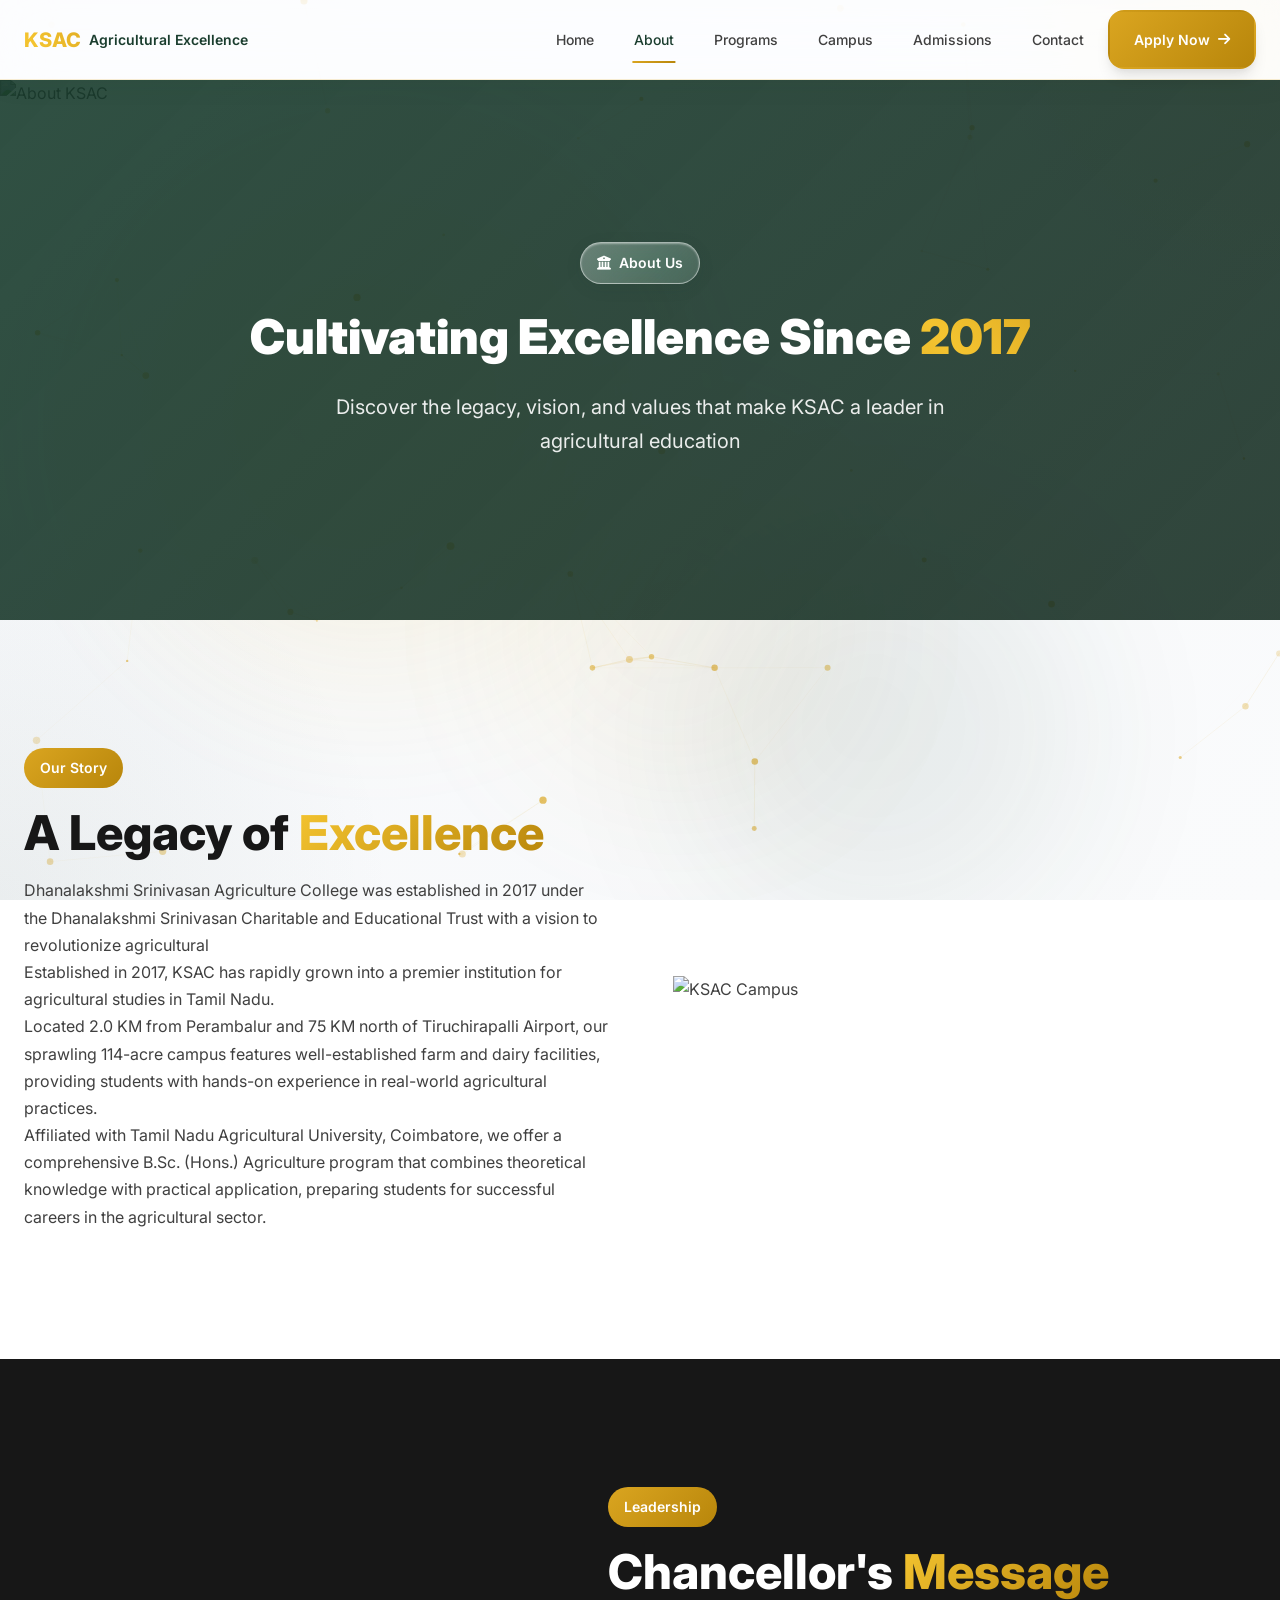
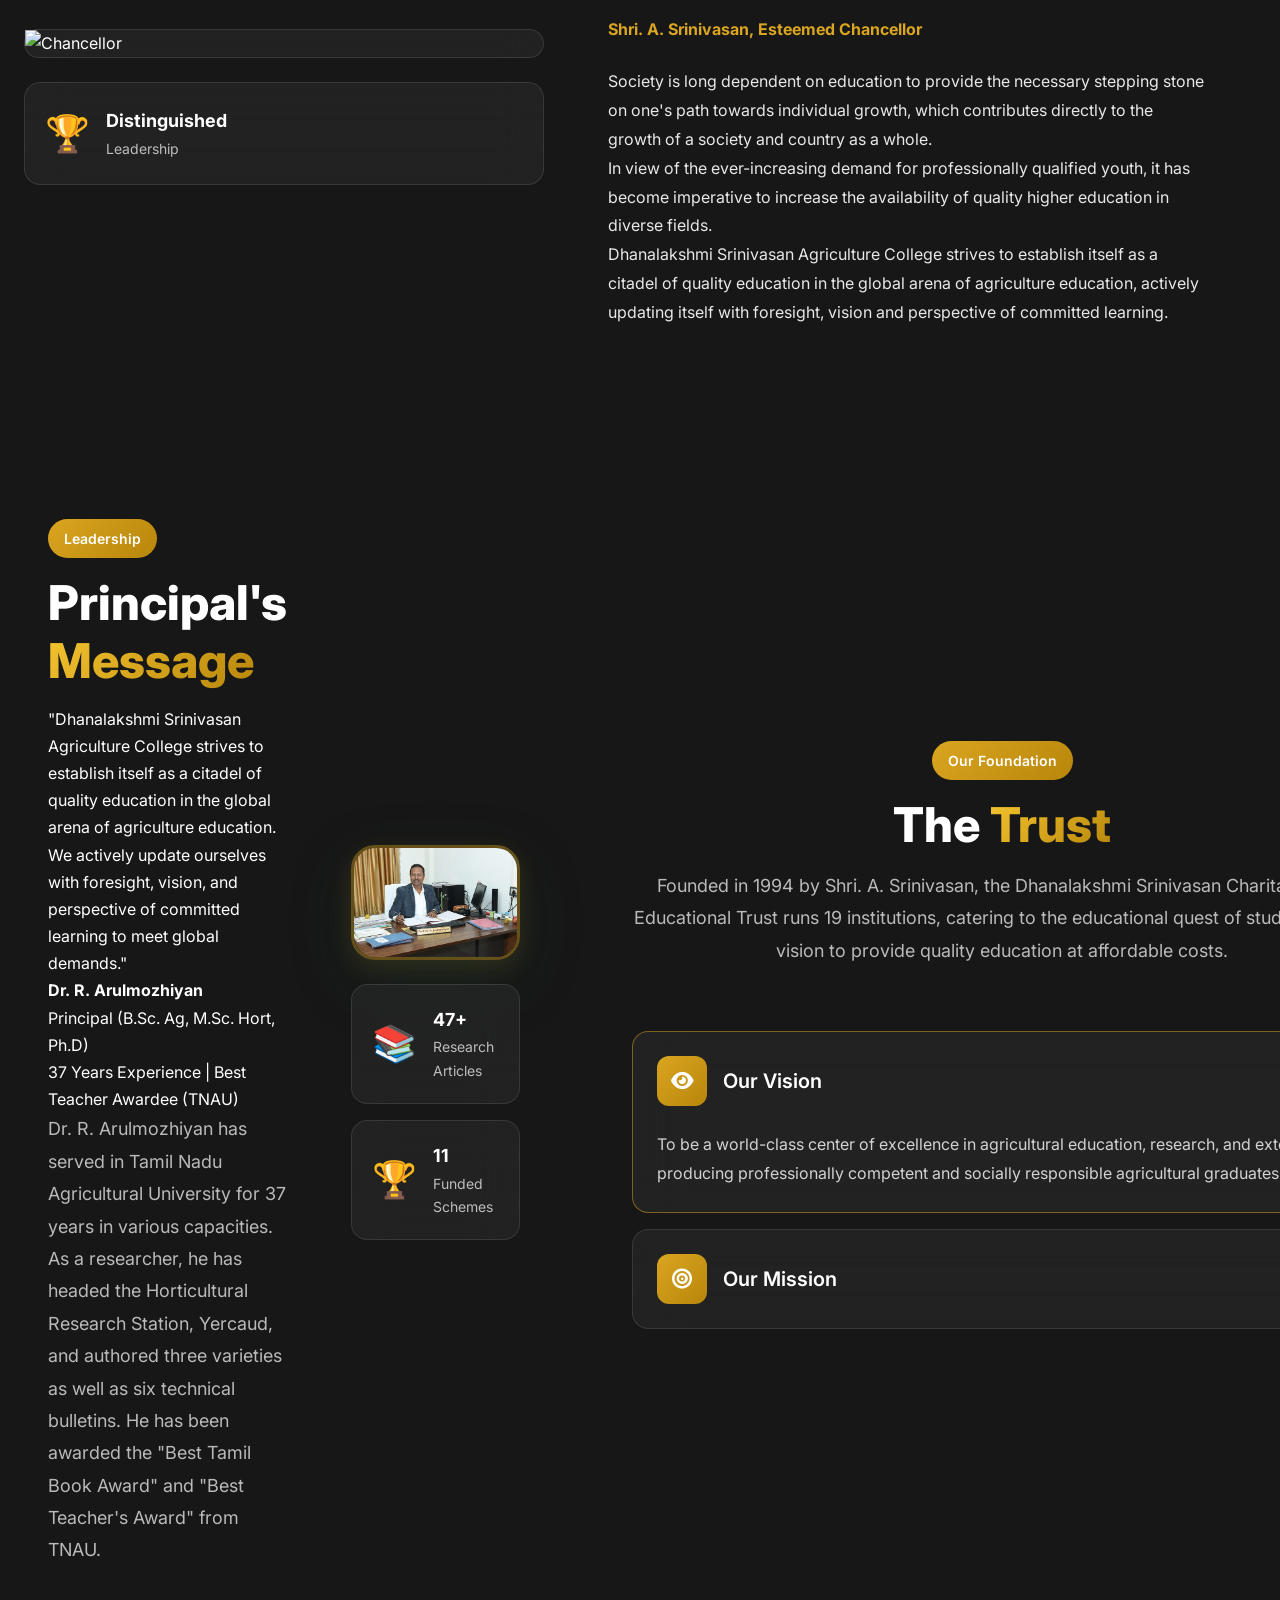
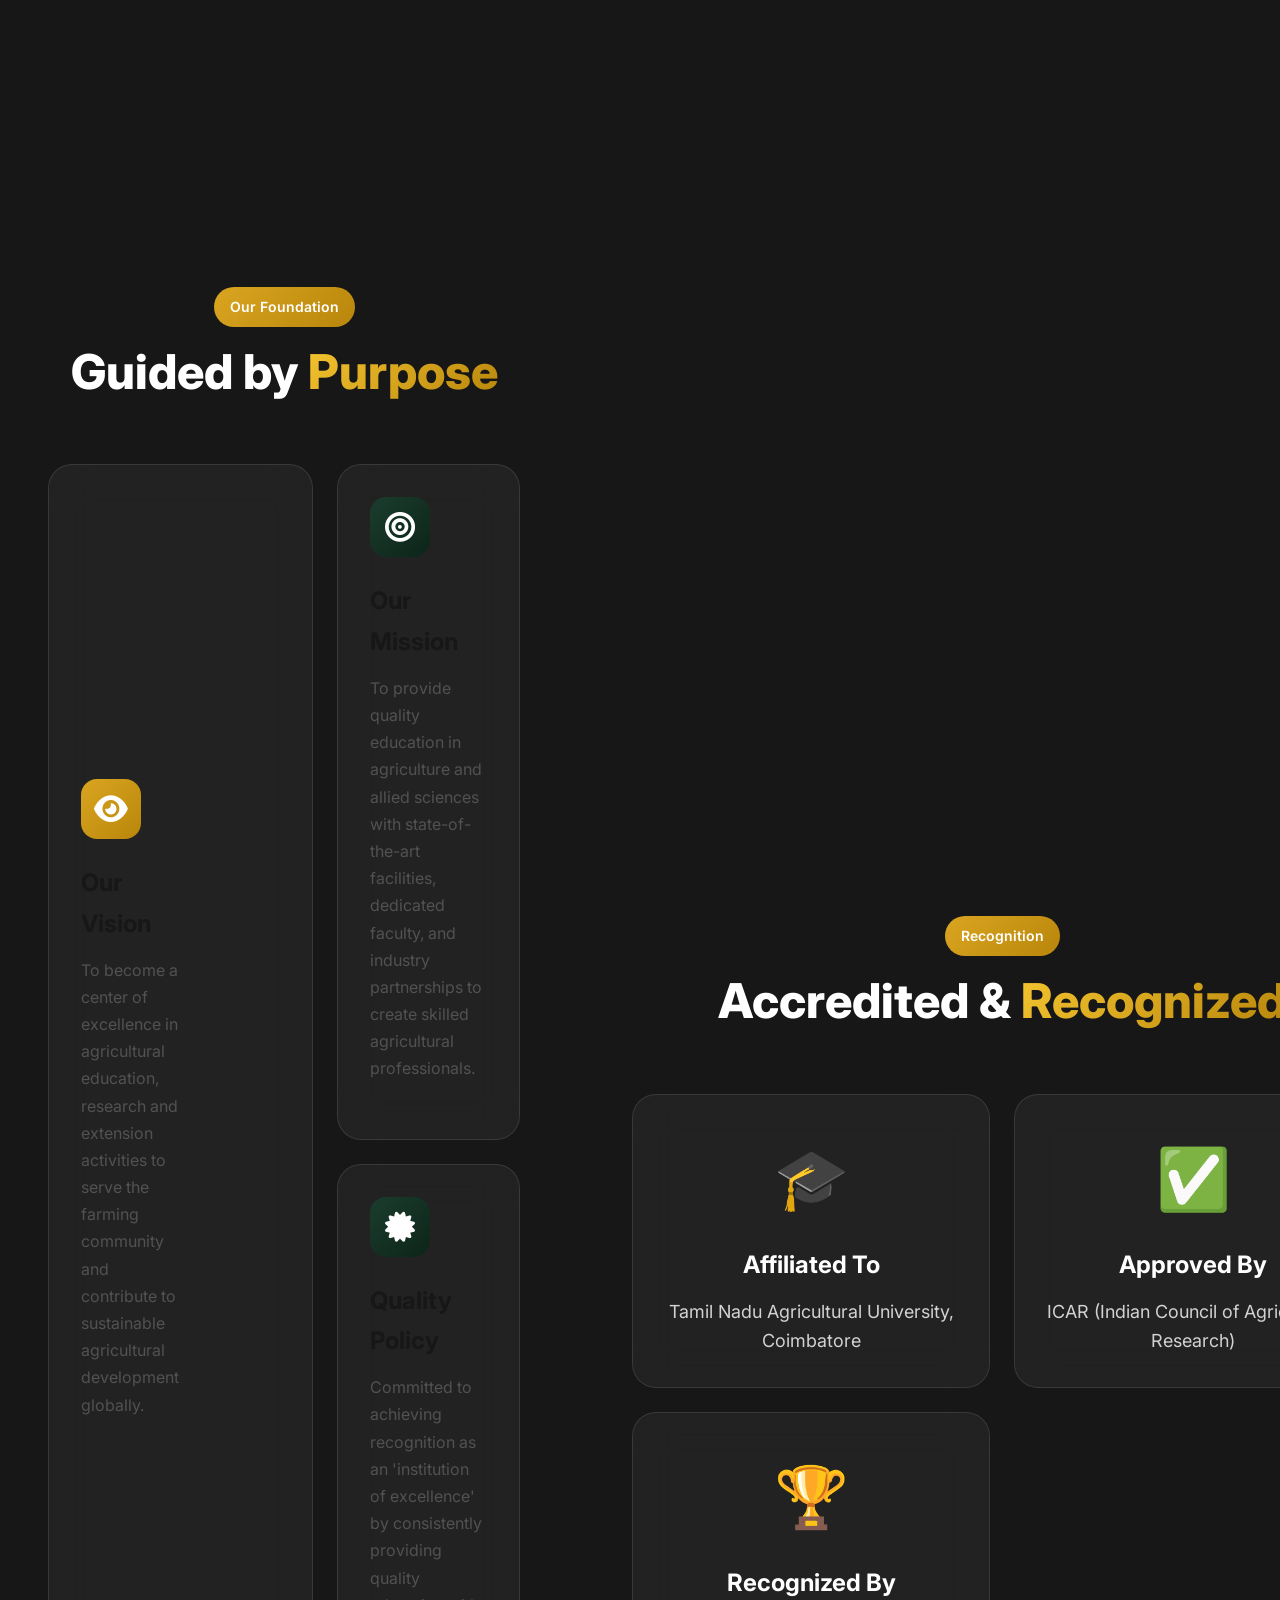
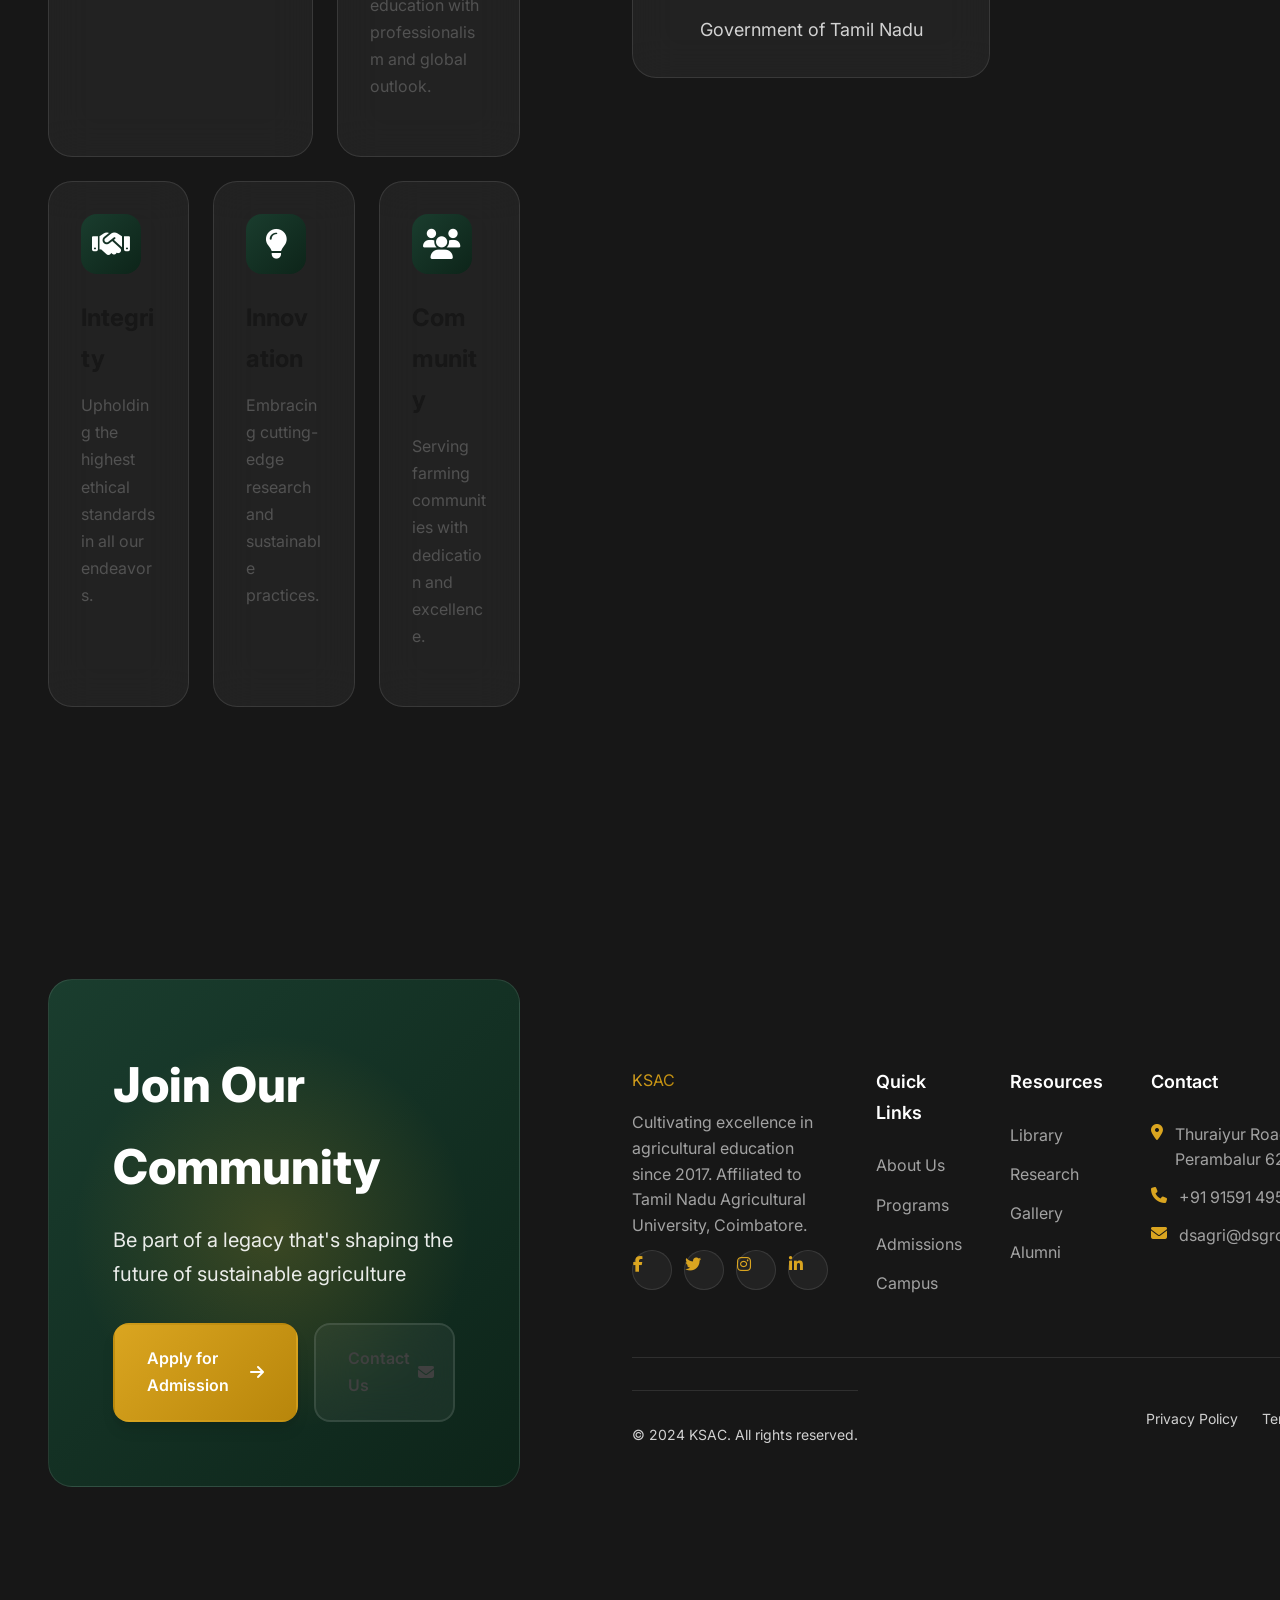
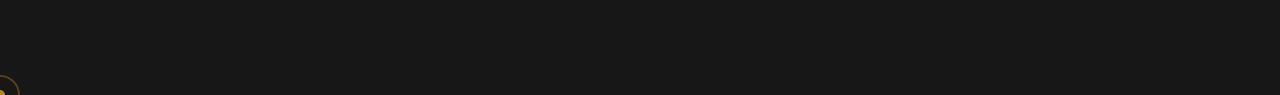
==== commit e672fe90: "Add billion-dollar dynamic effects with tinted glassmorphism" ====
--- a/about-premium.html
+++ b/about-premium.html
@@ -6,7 +6,7 @@
     <meta name="viewport" content="width=device-width, initial-scale=1.0">
     <meta name="description"
         content="Learn about KSAC - Excellence in agricultural education since 2017. Our vision, mission, and commitment to sustainable agriculture.">
-    <title>About Us - KSAC</title>
+    <title>About Us - KSAC | A Billion Dollar Experience</title>
 
     <!-- Premium Fonts -->
     <link rel="preconnect" href="https://fonts.googleapis.com">
@@ -20,15 +20,25 @@
 
     <!-- Premium CSS -->
     <link rel="stylesheet" href="assets/css/premium.css">
+    <link rel="stylesheet" href="assets/css/dynamic-effects.css">
 </head>
 
-<body>
+<body class="dynamic-page">
+    <!-- Animated Particle Background -->
+    <div class="particles-container" id="particles"></div>
+
+    <!-- Floating Orbs -->
+    <div class="orbs-container">
+        <div class="orb orb-1"></div>
+        <div class="orb orb-2"></div>
+        <div class="orb orb-3"></div>
+    </div>
 
     <!-- PREMIUM NAVIGATION -->
-    <nav class="nav-premium">
+    <nav class="nav-premium glass-nav">
         <div class="nav-container">
-            <a href="index-premium.html" class="nav-logo">
-                <span class="logo-accent">KSAC</span>
+            <a href="index-premium.html" class="nav-logo shimmer-on-hover">
+                <span class="logo-accent animated-gradient">KSAC</span>
                 <span class="logo-text">Agricultural Excellence</span>
             </a>
 
@@ -54,17 +64,18 @@
     </nav>
 
     <!-- PAGE HERO -->
-    <section class="page-hero">
-        <div class="page-hero-background">
-            <div class="page-hero-gradient"></div>
-            <img src="https://dsagri.in/images/dsa-g3.jpg" alt="About KSAC" class="page-hero-image">
+    <section class="page-hero parallax-section">
+        <div class="page-hero-background parallax-bg">
+            <div class="page-hero-gradient animated-gradient-overlay"></div>
+            <img src="https://dsagri.in/images/dsa-g3.jpg" alt="About KSAC" class="page-hero-image parallax-image">
         </div>
         <div class="page-hero-content">
-            <span class="page-hero-badge">
-                <i class="fas fa-university"></i>
+            <span class="page-hero-badge glass-badge float-animation">
+                <i class="fas fa-university pulse-icon"></i>
                 <span>About Us</span>
             </span>
-            <h1 class="page-hero-title">Cultivating Excellence Since <span class="gradient-text">2017</span></h1>
+            <h1 class="page-hero-title reveal-text">Cultivating Excellence Since <span
+                    class="gradient-text animated-gradient">2017</span></h1>
             <p class="page-hero-subtitle">Discover the legacy, vision, and values that make KSAC a leader in
                 agricultural education</p>
         </div>
@@ -163,7 +174,7 @@
                             </div>
                             <div class="split-visual">
                                 <div class="visual-card">
-                                    <img src="assets/images/principal.png" alt="Principal">
+                                    <img src="assets/images/principal.jpg" alt="Principal" class="principal-photo">
                                     <div class="floating-stats">
                                         <div class="floating-stat">
                                             <div class="stat-icon">📚</div>
@@ -416,6 +427,7 @@
 
                 <!-- Premium JavaScript -->
                 <script src="assets/js/premium.js"></script>
+                <script src="assets/js/dynamic-effects.js"></script>
 </body>
 
 </html>
--- a/assets/css/dynamic-effects.css
+++ b/assets/css/dynamic-effects.css
@@ -0,0 +1,723 @@
+/* ========================================
+   BILLION-DOLLAR DYNAMIC EFFECTS
+   Tinted Glass + Dynamic Animations
+   ======================================== */
+
+/* ========== ANIMATED PARTICLES BACKGROUND ========== */
+.particles-container {
+    position: fixed;
+    top: 0;
+    left: 0;
+    width: 100%;
+    height: 100%;
+    z-index: -1;
+    overflow: hidden;
+    background: linear-gradient(135deg, #f5f7fa 0%, #fafbfc 100%);
+}
+
+.particles-container::before,
+.particles-container::after {
+    content: '';
+    position: absolute;
+    border-radius: 50%;
+    animation: float-particles 20s infinite ease-in-out;
+}
+
+.particles-container::before {
+    width: 600px;
+    height: 600px;
+    background: radial-gradient(circle, rgba(218, 165, 32, 0.08) 0%, transparent 70%);
+    top: -300px;
+    right: -300px;
+    animation-delay: 0s;
+}
+
+.particles-container::after {
+    width: 800px;
+    height: 800px;
+    background: radial-gradient(circle, rgba(26, 61, 46, 0.06) 0%, transparent 70%);
+    bottom: -400px;
+    left: -400px;
+    animation-delay: 2s;
+}
+
+@keyframes float-particles {
+
+    0%,
+    100% {
+        transform: translate(0, 0) rotate(0deg);
+    }
+
+    33% {
+        transform: translate(50px, -50px) rotate(120deg);
+    }
+
+    66% {
+        transform: translate(-30px, 30px) rotate(240deg);
+    }
+}
+
+/* ========== FLOATING ORBS ========== */
+.orbs-container {
+    position: fixed;
+    top: 0;
+    left: 0;
+    width: 100%;
+    height: 100%;
+    z-index: -1;
+    pointer-events: none;
+    overflow: hidden;
+}
+
+.orb {
+    position: absolute;
+    border-radius: 50%;
+    filter: blur(80px);
+    opacity: 0.4;
+    animation: float-orb 25s infinite ease-in-out;
+}
+
+.orb-1 {
+    width: 500px;
+    height: 500px;
+    background: linear-gradient(135deg, rgba(218, 165, 32, 0.3), rgba(244, 196, 48, 0.2));
+    top: 20%;
+    left: 10%;
+    animation-delay: 0s;
+}
+
+.orb-2 {
+    width: 400px;
+    height: 400px;
+    background: linear-gradient(135deg, rgba(26, 61, 46, 0.25), rgba(45, 90, 71, 0.15));
+    top: 60%;
+    right: 15%;
+    animation-delay: 5s;
+}
+
+.orb-3 {
+    width: 350px;
+    height: 350px;
+    background: linear-gradient(135deg, rgba(218, 165, 32, 0.2), rgba(184, 134, 11, 0.1));
+    bottom: 10%;
+    left: 40%;
+    animation-delay: 10s;
+}
+
+@keyframes float-orb {
+
+    0%,
+    100% {
+        transform: translate(0, 0) scale(1);
+    }
+
+    25% {
+        transform: translate(100px, -100px) scale(1.1);
+    }
+
+    50% {
+        transform: translate(-50px, 100px) scale(0.9);
+    }
+
+    75% {
+        transform: translate(150px, 50px) scale(1.05);
+    }
+}
+
+/* ========== TINTED GLASSMORPHISM ========== */
+.tinted-glass-card {
+    background: linear-gradient(135deg,
+            rgba(255, 255, 255, 0.25) 0%,
+            rgba(255, 255, 255, 0.15) 100%);
+    backdrop-filter: blur(30px) saturate(180%);
+    -webkit-backdrop-filter: blur(30px) saturate(180%);
+    border: 2px solid rgba(255, 255, 255, 0.4);
+    border-radius: 24px;
+    box-shadow:
+        0 8px 32px rgba(26, 61, 46, 0.12),
+        0 2px 8px rgba(218, 165, 32, 0.08),
+        inset 0 1px 2px rgba(255, 255, 255, 0.5);
+    position: relative;
+    overflow: hidden;
+    transition: all 0.6s cubic-bezier(0.23, 1, 0.32, 1);
+}
+
+.tinted-glass-card::before {
+    content: '';
+    position: absolute;
+    top: 0;
+    left: 0;
+    width: 100%;
+    height: 100%;
+    background: linear-gradient(135deg,
+            rgba(218, 165, 32, 0.1) 0%,
+            transparent 50%,
+            rgba(26, 61, 46, 0.08) 100%);
+    opacity: 0;
+    transition: opacity 0.6s ease;
+    z-index: 0;
+}
+
+.tinted-glass-card:hover::before {
+    opacity: 1;
+}
+
+.tinted-glass-card:hover {
+    transform: translateY(-12px) scale(1.02);
+    border-color: rgba(218, 165, 32, 0.6);
+    box-shadow:
+        0 20px 60px rgba(26, 61, 46, 0.2),
+        0 8px 24px rgba(218, 165, 32, 0.15),
+        inset 0 1px 3px rgba(255, 255, 255, 0.7);
+}
+
+/* ========== GLASS SHINE EFFECT ========== */
+.glass-shine {
+    position: absolute;
+    top: -50%;
+    left: -50%;
+    width: 200%;
+    height: 200%;
+    background: linear-gradient(45deg,
+            transparent 30%,
+            rgba(255, 255, 255, 0.3) 50%,
+            transparent 70%);
+    transform: rotate(45deg);
+    animation: shimmer-move 8s infinite;
+    pointer-events: none;
+    z-index: 1;
+}
+
+@keyframes shimmer-move {
+    0% {
+        transform: translateX(-100%) translateY(-100%) rotate(45deg);
+    }
+
+    100% {
+        transform: translateX(100%) translateY(100%) rotate(45deg);
+    }
+}
+
+/* ========== CARD GLOW EFFECT ========== */
+.card-glow {
+    position: absolute;
+    bottom: 0;
+    left: 0;
+    width: 100%;
+    height: 100%;
+    background: radial-gradient(circle at 50% 100%,
+            rgba(218, 165, 32, 0.15),
+            transparent 60%);
+    opacity: 0;
+    transition: opacity 0.6s ease;
+    pointer-events: none;
+    z-index: 0;
+}
+
+.tinted-glass-card:hover .card-glow {
+    opacity: 1;
+}
+
+/* ========== 3D ICON EFFECT ========== */
+.icon-3d {
+    transform-style: preserve-3d;
+    transition: transform 0.6s cubic-bezier(0.23, 1, 0.32, 1);
+}
+
+.tinted-glass-card:hover .icon-3d {
+    transform: rotateY(360deg) scale(1.1);
+}
+
+/* ========== FLOATING CARDS ANIMATION ========== */
+.floating-card {
+    animation: gentle-float 4s ease-in-out infinite;
+}
+
+.floating-delay-1 {
+    animation-delay: 0.5s;
+}
+
+.floating-delay-2 {
+    animation-delay: 1s;
+}
+
+@keyframes gentle-float {
+
+    0%,
+    100% {
+        transform: translateY(0px);
+    }
+
+    50% {
+        transform: translateY(-10px);
+    }
+}
+
+/* ========== GLASS NAVIGATION ========== */
+.glass-nav {
+    background: rgba(255, 255, 255, 0.7) !important;
+    backdrop-filter: blur(25px) saturate(180%);
+    -webkit-backdrop-filter: blur(25px) saturate(180%);
+    border-bottom: 1px solid rgba(218, 165, 32, 0.2) !important;
+    box-shadow: 0 4px 24px rgba(26, 61, 46, 0.08);
+}
+
+.glass-nav.scrolled {
+    background: rgba(255, 255, 255, 0.85) !important;
+    box-shadow: 0 8px 32px rgba(26, 61, 46, 0.12);
+}
+
+/* ========== ANIMATED GRADIENT TEXT ========== */
+.animated-gradient {
+    background: linear-gradient(45deg,
+            #daa520,
+            #f4c430,
+            #daa520,
+            #b8860b);
+    background-size: 300% 300%;
+    -webkit-background-clip: text;
+    background-clip: text;
+    -webkit-text-fill-color: transparent;
+    animation: gradient-shift 5s ease infinite;
+}
+
+@keyframes gradient-shift {
+
+    0%,
+    100% {
+        background-position: 0% 50%;
+    }
+
+    50% {
+        background-position: 100% 50%;
+    }
+}
+
+/* ========== SHIMMER EFFECT ========== */
+.shimmer-effect {
+    position: relative;
+    overflow: hidden;
+}
+
+.shimmer-effect::after {
+    content: '';
+    position: absolute;
+    top: 0;
+    left: -100%;
+    width: 100%;
+    height: 100%;
+    background: linear-gradient(90deg,
+            transparent,
+            rgba(255, 255, 255, 0.6),
+            transparent);
+    animation: shimmer-slide 3s infinite;
+}
+
+@keyframes shimmer-slide {
+    0% {
+        left: -100%;
+    }
+
+    100% {
+        left: 100%;
+    }
+}
+
+/* ========== SHIMMER BUTTON ========== */
+.shimmer-btn {
+    position: relative;
+    overflow: hidden;
+}
+
+.shimmer-overlay {
+    position: absolute;
+    top: 0;
+    left: -100%;
+    width: 50%;
+    height: 100%;
+    background: linear-gradient(90deg,
+            transparent,
+            rgba(255, 255, 255, 0.4),
+            transparent);
+    transform: skewX(-20deg);
+    animation: shimmer-button 3s infinite;
+}
+
+@keyframes shimmer-button {
+    0% {
+        left: -100%;
+    }
+
+    50%,
+    100% {
+        left: 200%;
+    }
+}
+
+/* ========== GLASS BADGE ========== */
+.glass-badge {
+    background: linear-gradient(135deg,
+            rgba(255, 255, 255, 0.3),
+            rgba(255, 255, 255, 0.15)) !important;
+    backdrop-filter: blur(20px) saturate(180%);
+    -webkit-backdrop-filter: blur(20px) saturate(180%);
+    border: 1.5px solid rgba(255, 255, 255, 0.5) !important;
+    box-shadow:
+        0 4px 16px rgba(26, 61, 46, 0.1),
+        inset 0 1px 2px rgba(255, 255, 255, 0.4);
+}
+
+/* ========== FLOAT ANIMATION ========== */
+.float-animation {
+    animation: float-badge 3s ease-in-out infinite;
+}
+
+@keyframes float-badge {
+
+    0%,
+    100% {
+        transform: translateY(0px);
+    }
+
+    50% {
+        transform: translateY(-8px);
+    }
+}
+
+/* ========== PULSE ICON ========== */
+.pulse-icon {
+    animation: pulse-glow 2s ease-in-out infinite;
+}
+
+@keyframes pulse-glow {
+
+    0%,
+    100% {
+        transform: scale(1);
+        filter: drop-shadow(0 0 3px rgba(218, 165, 32, 0.5));
+    }
+
+    50% {
+        transform: scale(1.1);
+        filter: drop-shadow(0 0 8px rgba(218, 165, 32, 0.8));
+    }
+}
+
+/* ========== PARALLAX EFFECTS ========== */
+.parallax-section {
+    position: relative;
+    overflow: hidden;
+}
+
+.parallax-image {
+    transition: transform 0.3s ease-out;
+    will-change: transform;
+}
+
+/* ========== ANIMATED GRADIENT OVERLAY ========== */
+.animated-gradient-overlay {
+    background: linear-gradient(135deg,
+            rgba(26, 61, 46, 0.9) 0%,
+            rgba(13, 36, 25, 0.85) 50%,
+            rgba(26, 61, 46, 0.9) 100%);
+    background-size: 200% 200%;
+    animation: gradient-overlay-move 10s ease infinite;
+}
+
+@keyframes gradient-overlay-move {
+
+    0%,
+    100% {
+        background-position: 0% 50%;
+    }
+
+    50% {
+        background-position: 100% 50%;
+    }
+}
+
+/* ========== REVEAL TEXT ANIMATION ========== */
+.reveal-text {
+    animation: reveal-fade-up 1s ease-out;
+}
+
+@keyframes reveal-fade-up {
+    0% {
+        opacity: 0;
+        transform: translateY(30px);
+    }
+
+    100% {
+        opacity: 1;
+        transform: translateY(0);
+    }
+}
+
+/* ========== FADE IN UP ========== */
+.fade-in-up {
+    animation: fade-in-up 1.2s ease-out;
+}
+
+@keyframes fade-in-up {
+    0% {
+        opacity: 0;
+        transform: translateY(40px);
+    }
+
+    100% {
+        opacity: 1;
+        transform: translateY(0);
+    }
+}
+
+/* ========== SLIDE IN LEFT ========== */
+.slide-in-left {
+    animation: slide-in-left 0.8s ease-out;
+}
+
+@keyframes slide-in-left {
+    0% {
+        opacity: 0;
+        transform: translateX(-50px);
+    }
+
+    100% {
+        opacity: 1;
+        transform: translateX(0);
+    }
+}
+
+/* ========== SLIDE IN RIGHT ========== */
+.slide-in-right {
+    animation: slide-in-right 0.8s ease-out;
+}
+
+@keyframes slide-in-right {
+    0% {
+        opacity: 0;
+        transform: translateX(50px);
+    }
+
+    100% {
+        opacity: 1;
+        transform: translateX(0);
+    }
+}
+
+/* ========== GLASS FORM INPUTS ========== */
+.glass-input {
+    background: linear-gradient(135deg,
+            rgba(255, 255, 255, 0.4) 0%,
+            rgba(255, 255, 255, 0.25) 100%) !important;
+    backdrop-filter: blur(15px);
+    -webkit-backdrop-filter: blur(15px);
+    border: 2px solid rgba(255, 255, 255, 0.5) !important;
+    box-shadow:
+        0 4px 16px rgba(26, 61, 46, 0.08),
+        inset 0 1px 2px rgba(255, 255, 255, 0.3);
+    transition: all 0.4s cubic-bezier(0.23, 1, 0.32, 1);
+}
+
+.glass-input:focus {
+    background: linear-gradient(135deg,
+            rgba(255, 255, 255, 0.5) 0%,
+            rgba(255, 255, 255, 0.35) 100%) !important;
+    border-color: rgba(218, 165, 32, 0.6) !important;
+    box-shadow:
+        0 8px 24px rgba(218, 165, 32, 0.15),
+        0 0 0 4px rgba(218, 165, 32, 0.1),
+        inset 0 1px 3px rgba(255, 255, 255, 0.4) !important;
+    transform: translateY(-2px);
+}
+
+/* ========== GLASS FOOTER ========== */
+.glass-footer {
+    background: linear-gradient(135deg,
+            rgba(10, 10, 10, 0.95) 0%,
+            rgba(23, 23, 23, 0.92) 100%);
+    backdrop-filter: blur(20px);
+    -webkit-backdrop-filter: blur(20px);
+    border-top: 1px solid rgba(218, 165, 32, 0.3);
+}
+
+/* ========== SUCCESS ANIMATION ========== */
+.success-animation {
+    animation: success-pop 0.6s cubic-bezier(0.68, -0.55, 0.27, 1.55);
+}
+
+@keyframes success-pop {
+    0% {
+        transform: scale(0.8);
+        opacity: 0;
+    }
+
+    50% {
+        transform: scale(1.05);
+    }
+
+    100% {
+        transform: scale(1);
+        opacity: 1;
+    }
+}
+
+/* ========== SHIMMER ON HOVER ========== */
+.shimmer-on-hover {
+    position: relative;
+    overflow: hidden;
+}
+
+.shimmer-on-hover::before {
+    content: '';
+    position: absolute;
+    top: 0;
+    left: -100%;
+    width: 100%;
+    height: 100%;
+    background: linear-gradient(90deg,
+            transparent,
+            rgba(255, 255, 255, 0.3),
+            transparent);
+    transition: left 0.5s ease;
+}
+
+.shimmer-on-hover:hover::before {
+    left: 100%;
+}
+
+/* ========== DYNAMIC PAGE STYLES ========== */
+.dynamic-page {
+    position: relative;
+    overflow-x: hidden;
+}
+
+/* ========== 3D TILT EFFECT ========== */
+.tinted-glass-card[data-tilt] {
+    transform-style: preserve-3d;
+    will-change: transform;
+}
+
+.tinted-glass-card[data-tilt]:hover {
+    transform: perspective(1000px) rotateX(var(--rotate-x, 0deg)) rotateY(var(--rotate-y, 0deg)) translateY(-12px) scale(1.02);
+}
+
+/* ========== CONTENT INSIDE GLASS CARDS ========== */
+.tinted-glass-card>* {
+    position: relative;
+    z-index: 2;
+}
+
+/* ========== ENHANCED SCROLL INDICATOR ========== */
+.scroll-indicator {
+    animation: bounce-fade 2s infinite;
+}
+
+@keyframes bounce-fade {
+
+    0%,
+    100% {
+        transform: translateX(-50%) translateY(0);
+        opacity: 1;
+    }
+
+    50% {
+        transform: translateX(-50%) translateY(-15px);
+        opacity: 0.7;
+    }
+}
+
+/* ========== RESPONSIVE OPTIMIZATIONS ========== */
+@media (max-width: 768px) {
+    .orb {
+        filter: blur(60px);
+        opacity: 0.3;
+    }
+
+    .orb-1 {
+        width: 300px;
+        height: 300px;
+    }
+
+    .orb-2 {
+        width: 250px;
+        height: 250px;
+    }
+
+    .orb-3 {
+        width: 200px;
+        height: 200px;
+    }
+
+    .tinted-glass-card:hover {
+        transform: translateY(-8px) scale(1.01);
+    }
+
+    .glass-shine {
+        animation: none;
+    }
+}
+
+/* ========== PERFORMANCE OPTIMIZATIONS ========== */
+@media (prefers-reduced-motion: reduce) {
+
+    *,
+    *::before,
+    *::after {
+        animation-duration: 0.01ms !important;
+        animation-iteration-count: 1 !important;
+        transition-duration: 0.01ms !important;
+    }
+
+    .orb,
+    .particles-container::before,
+    .particles-container::after {
+        animation: none !important;
+    }
+}
+
+/* ========== PRINCIPAL PHOTO PREMIUM STYLING ========== */
+.principal-photo {
+    border-radius: 24px;
+    box-shadow:
+        0 20px 60px rgba(26, 61, 46, 0.3),
+        0 8px 24px rgba(218, 165, 32, 0.15),
+        inset 0 1px 3px rgba(255, 255, 255, 0.2);
+    border: 3px solid rgba(218, 165, 32, 0.4);
+    transition: all 0.6s cubic-bezier(0.23, 1, 0.32, 1);
+    position: relative;
+}
+
+.principal-photo:hover {
+    transform: scale(1.03);
+    box-shadow:
+        0 30px 80px rgba(26, 61, 46, 0.4),
+        0 12px 32px rgba(218, 165, 32, 0.25),
+        inset 0 2px 4px rgba(255, 255, 255, 0.3);
+    border-color: rgba(218, 165, 32, 0.6);
+}
+
+.visual-card {
+    position: relative;
+    overflow: visible;
+}
+
+.visual-card::before {
+    content: '';
+    position: absolute;
+    top: -10px;
+    left: -10px;
+    right: -10px;
+    bottom: -10px;
+    background: radial-gradient(circle at 50% 50%,
+            rgba(218, 165, 32, 0.15),
+            transparent 70%);
+    opacity: 0;
+    transition: opacity 0.6s ease;
+    border-radius: 32px;
+    pointer-events: none;
+    z-index: -1;
+}
+
+.visual-card:hover::before {
+    opacity: 1;
+}
